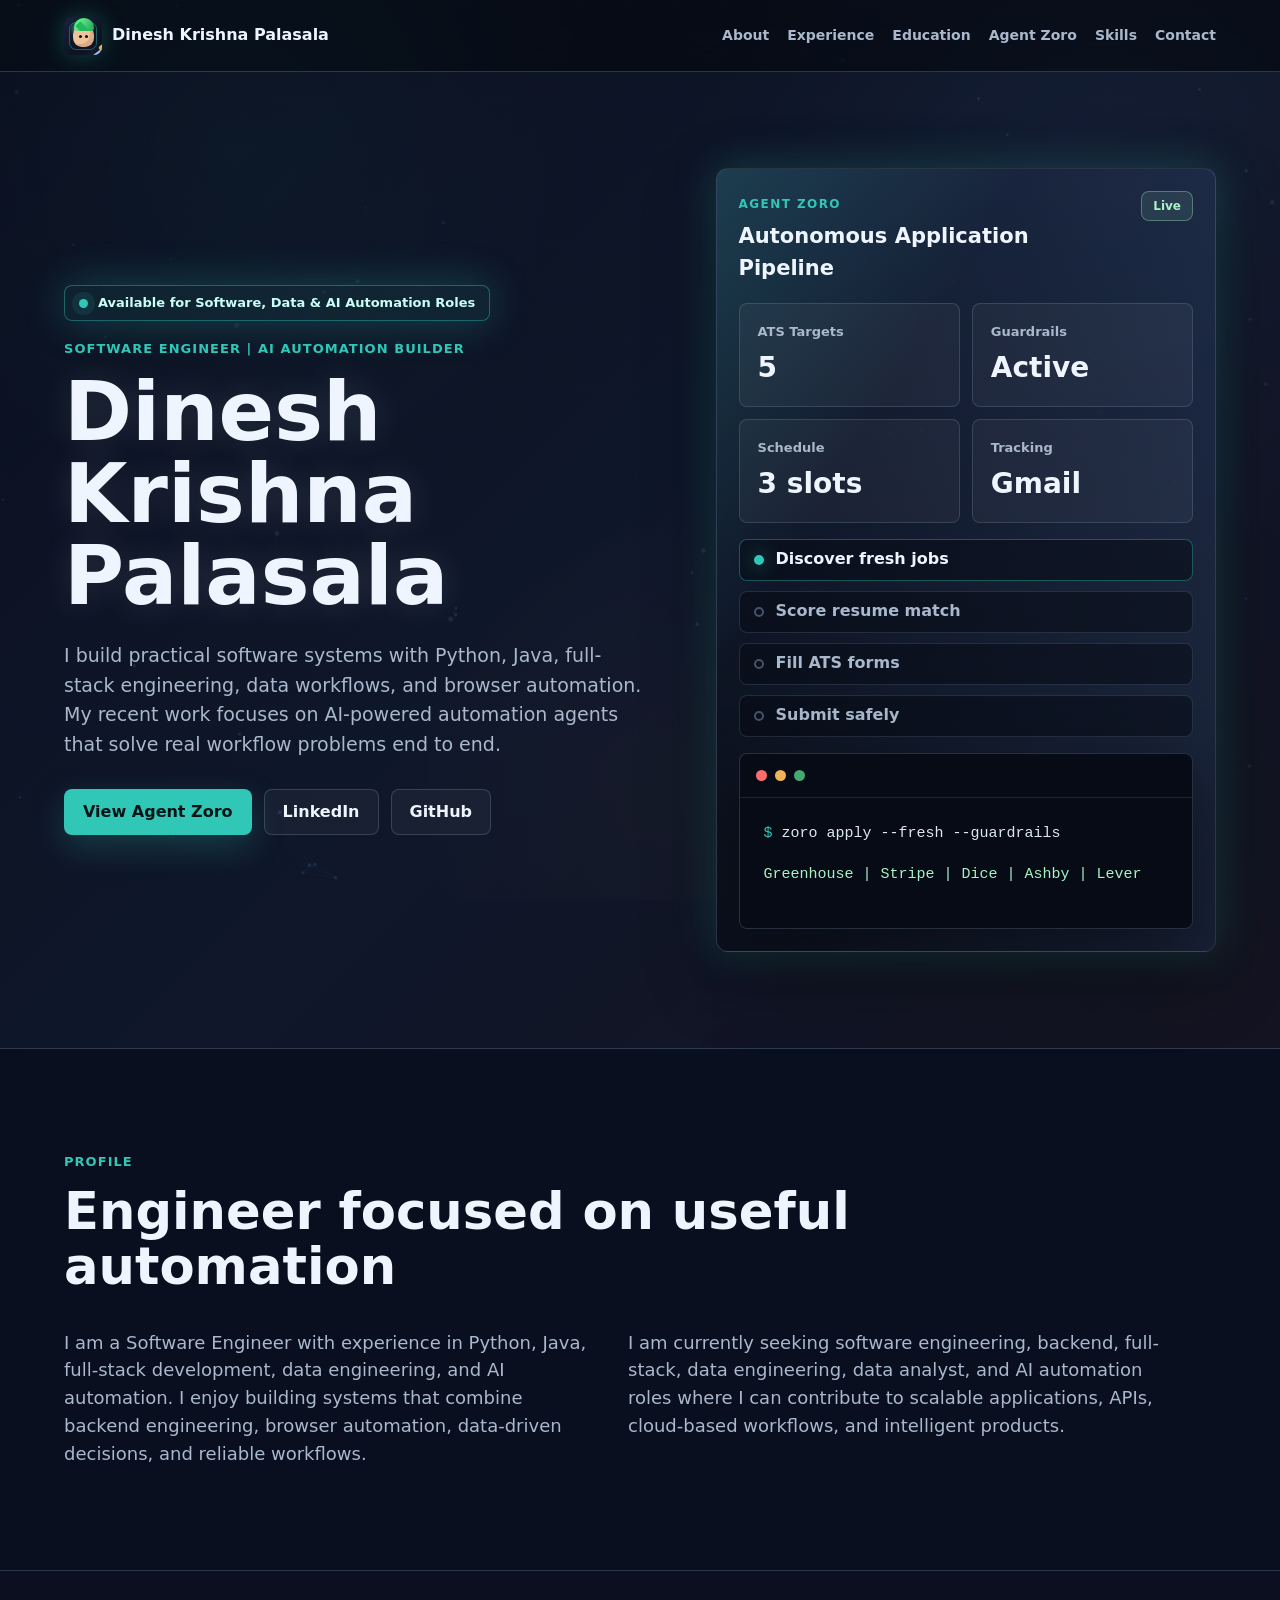
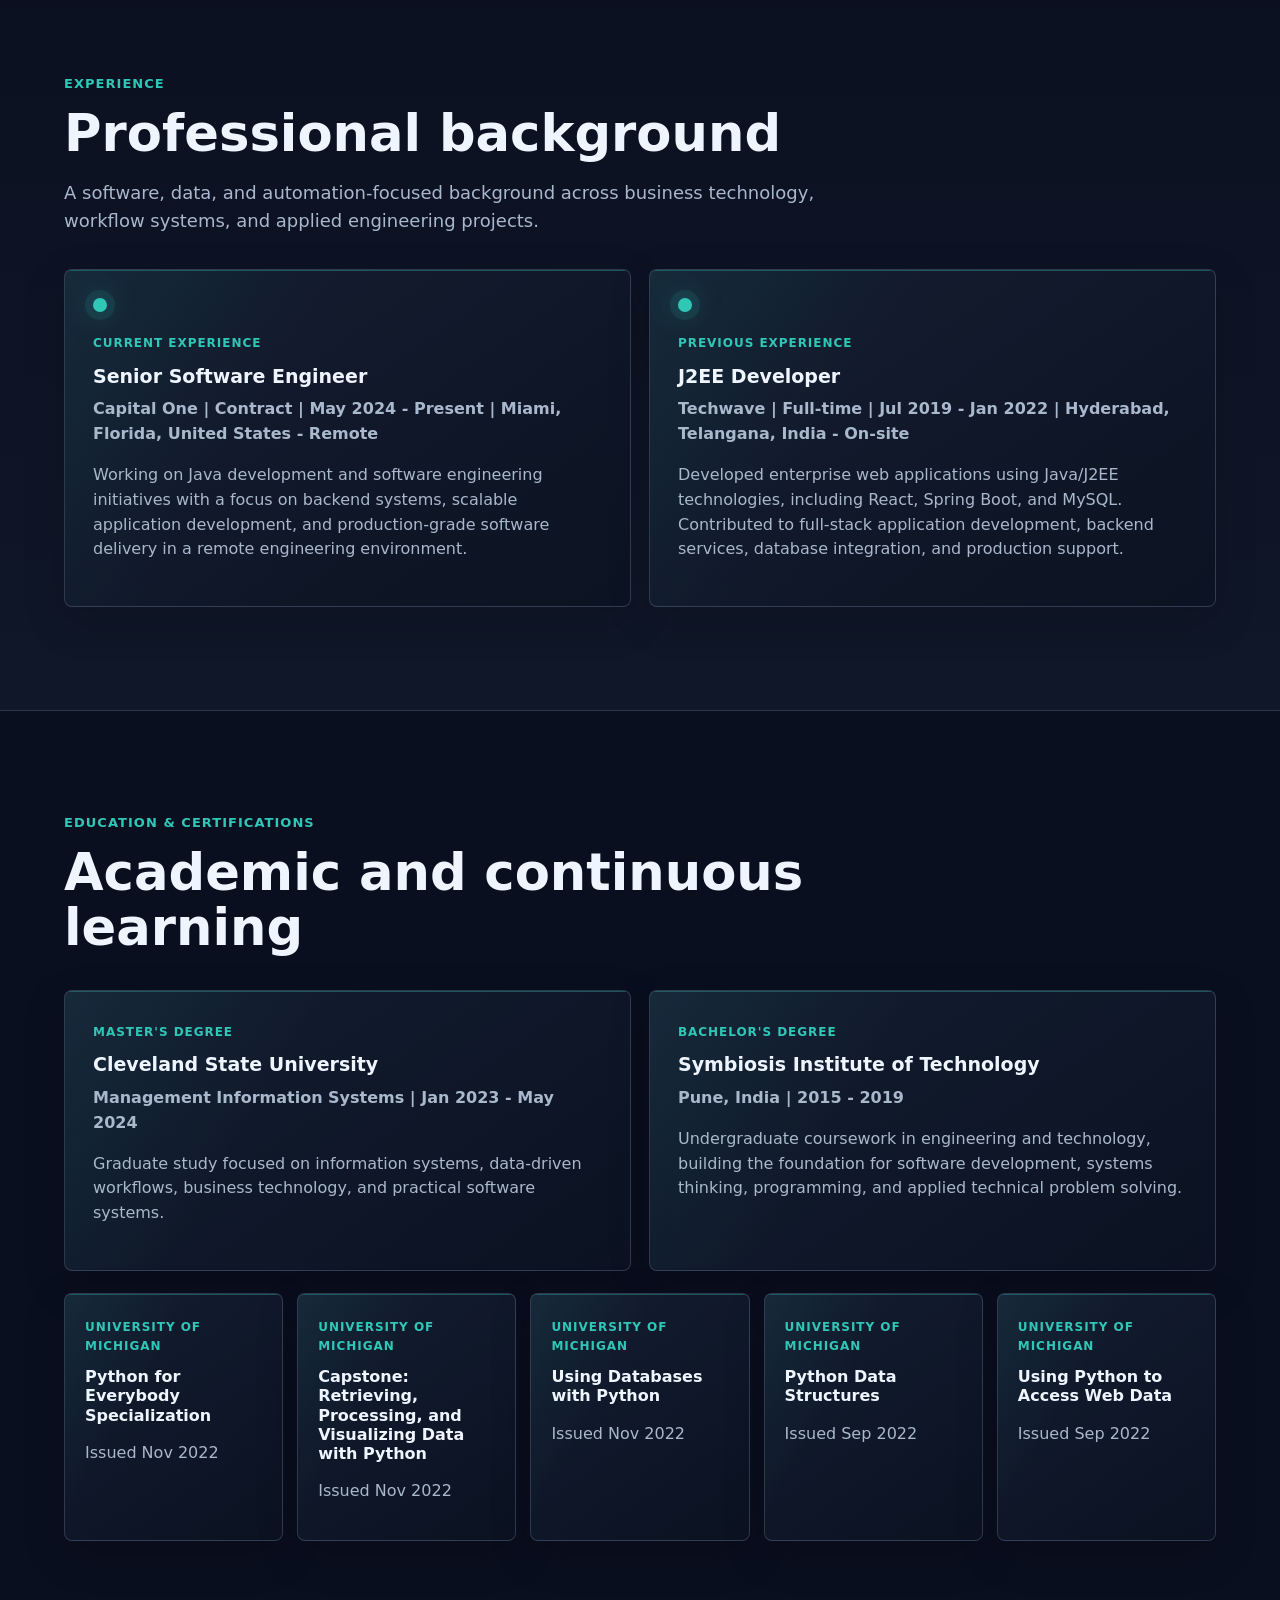
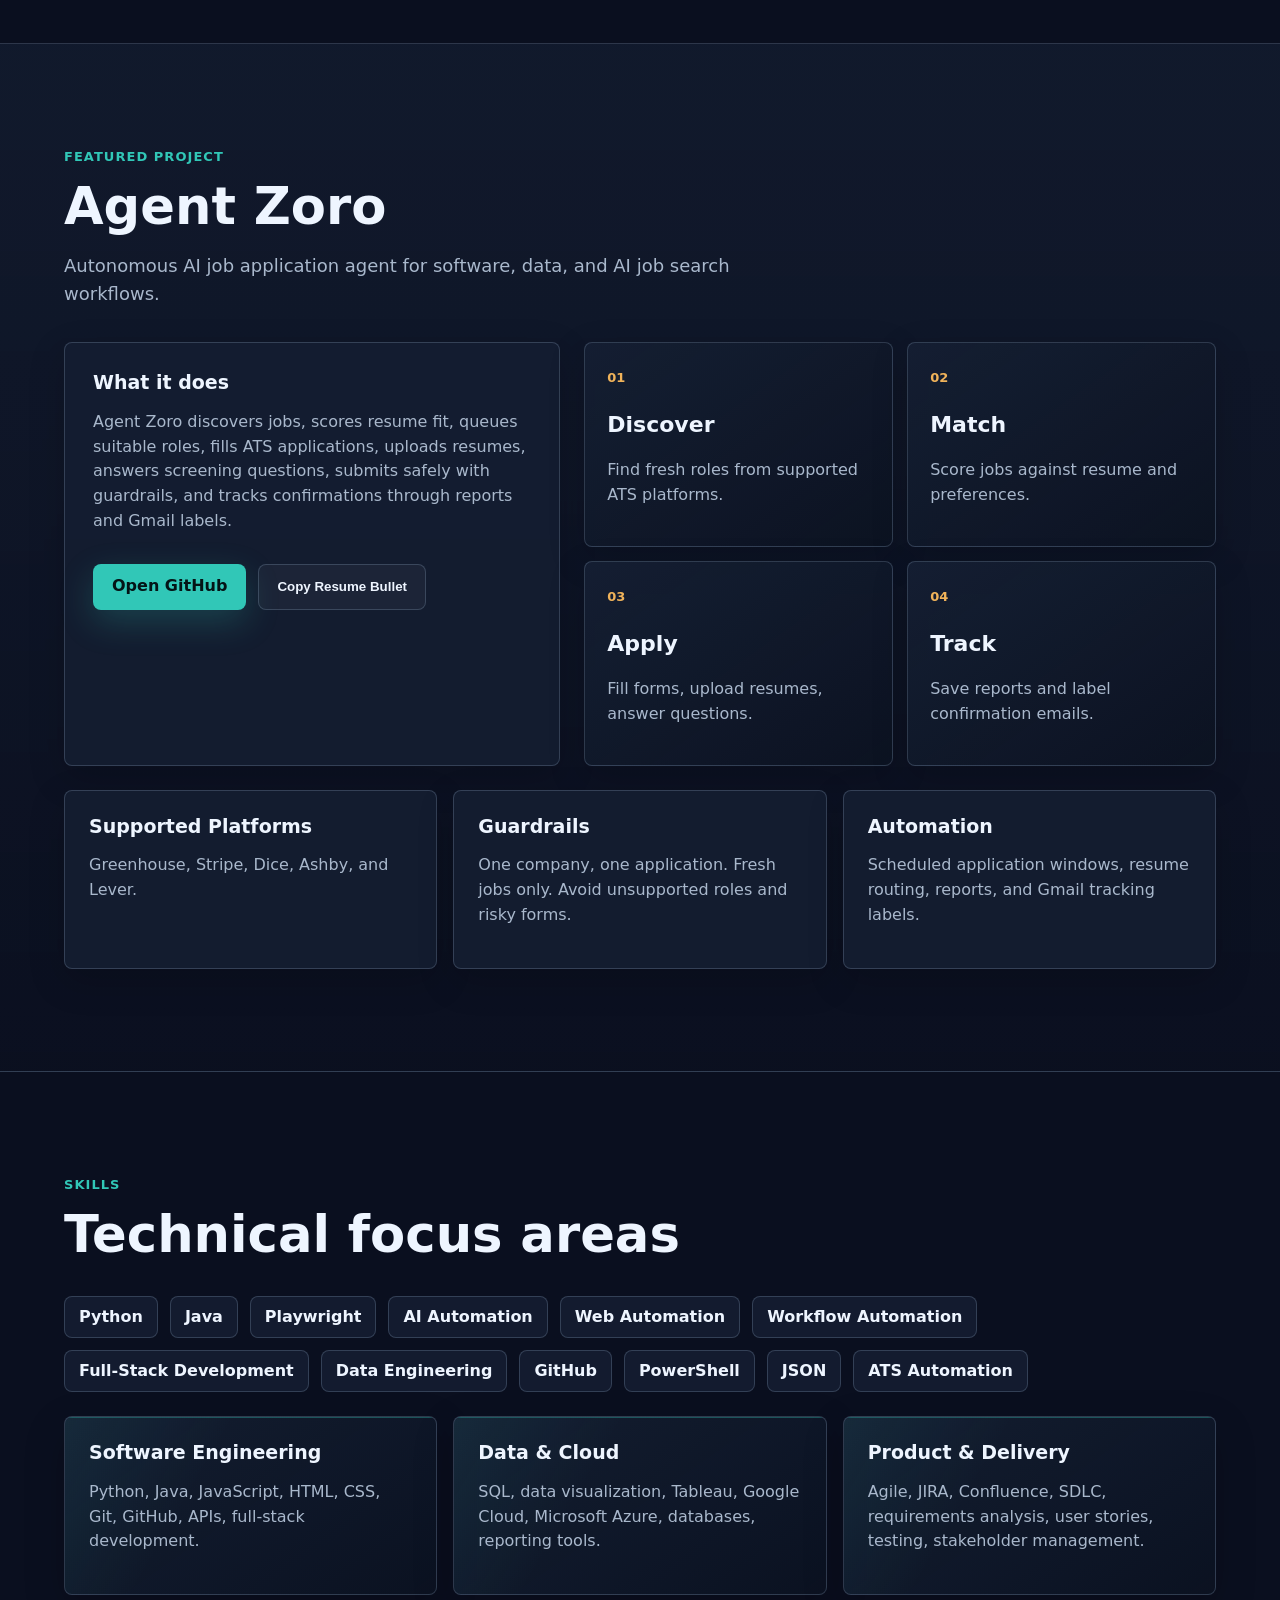
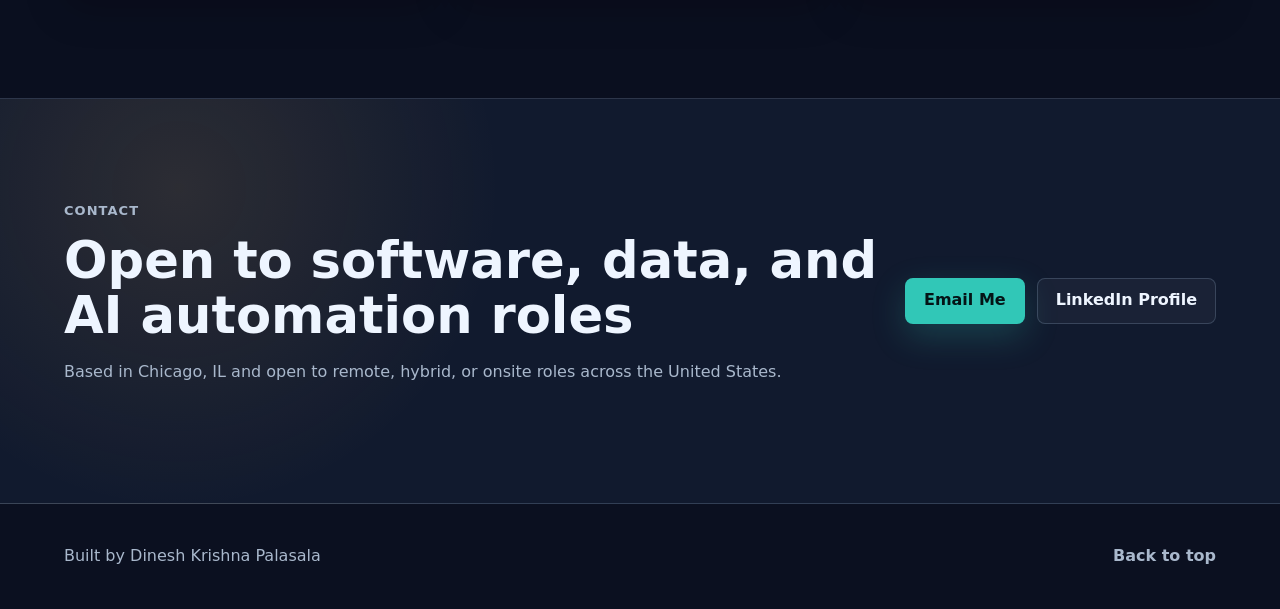
==== index.html @ d0566055 "Launch portfolio website" ====
<!doctype html>
<html lang="en">
  <head>
    <meta charset="utf-8" />
    <meta name="viewport" content="width=device-width, initial-scale=1" />
    <title>Dinesh Krishna Palasala | Software Engineer Portfolio</title>
    <meta
      name="description"
      content="Portfolio website for Dinesh Krishna Palasala, software engineer focused on Python, Java, full stack development, data engineering, and AI automation."
    />
    <link rel="stylesheet" href="styles.css" />
  </head>
  <body>
    <canvas class="network-canvas" aria-hidden="true"></canvas>
    <header class="site-header">
      <a class="brand" href="#top" aria-label="Dinesh Krishna Palasala home">
        <span class="brand-mark zoro-mark" aria-hidden="true">
          <span class="zoro-head">
            <span class="zoro-hair"></span>
            <span class="zoro-eye left"></span>
            <span class="zoro-eye right"></span>
          </span>
          <span class="zoro-sword"></span>
        </span>
        <span>Dinesh Krishna Palasala</span>
      </a>
      <nav class="nav-links" aria-label="Primary navigation">
        <a href="#about">About</a>
        <a href="#experience">Experience</a>
        <a href="#education">Education</a>
        <a href="#zoro">Agent Zoro</a>
        <a href="#skills">Skills</a>
        <a href="#contact">Contact</a>
      </nav>
    </header>

    <main id="top">
      <section class="hero-section">
        <div class="hero-copy">
          <div class="status-pill">
            <span></span>
            Available for Software, Data & AI Automation Roles
          </div>
          <p class="eyebrow">Software Engineer | AI Automation Builder</p>
          <h1>Dinesh Krishna Palasala</h1>
          <p class="hero-lede">
            I build practical software systems with Python, Java, full-stack engineering,
            data workflows, and browser automation. My recent work focuses on AI-powered
            automation agents that solve real workflow problems end to end.
          </p>
          <div class="hero-actions">
            <a class="button primary" href="#zoro">View Agent Zoro</a>
            <a class="button secondary" href="https://www.linkedin.com/in/dinesh-krishna-palasala-73620a308/" target="_blank" rel="noreferrer">LinkedIn</a>
            <a class="button secondary" href="https://github.com/dpalasala/zoro-agent" target="_blank" rel="noreferrer">GitHub</a>
          </div>
        </div>

        <div class="hero-visual" aria-label="Portfolio automation workflow visual">
          <div class="agent-dashboard">
            <div class="dashboard-header">
              <div>
                <span class="dashboard-kicker">Agent Zoro</span>
                <strong>Autonomous Application Pipeline</strong>
              </div>
              <span class="live-badge">Live</span>
            </div>
            <div class="metric-grid">
              <div class="metric-card">
                <span>ATS Targets</span>
                <strong>5</strong>
              </div>
              <div class="metric-card">
                <span>Guardrails</span>
                <strong>Active</strong>
              </div>
              <div class="metric-card">
                <span>Schedule</span>
                <strong>3 slots</strong>
              </div>
              <div class="metric-card">
                <span>Tracking</span>
                <strong>Gmail</strong>
              </div>
            </div>
            <div class="pipeline">
              <div class="pipeline-node active">
                <span></span>
                Discover fresh jobs
              </div>
              <div class="pipeline-node">
                <span></span>
                Score resume match
              </div>
              <div class="pipeline-node">
                <span></span>
                Fill ATS forms
              </div>
              <div class="pipeline-node">
                <span></span>
                Submit safely
              </div>
            </div>
            <div class="console-window mini-console">
              <div class="console-topbar">
                <span></span>
                <span></span>
                <span></span>
              </div>
              <div class="console-body">
                <p><span class="prompt">$</span> zoro apply --fresh --guardrails</p>
                <p class="success">Greenhouse | Stripe | Dice | Ashby | Lever</p>
              </div>
            </div>
          </div>
        </div>
      </section>

      <section id="about" class="section">
        <div class="section-heading">
          <p class="eyebrow">Profile</p>
          <h2>Engineer focused on useful automation</h2>
        </div>
        <div class="about-grid">
          <p>
            I am a Software Engineer with experience in Python, Java, full-stack development,
            data engineering, and AI automation. I enjoy building systems that combine backend
            engineering, browser automation, data-driven decisions, and reliable workflows.
          </p>
          <p>
            I am currently seeking software engineering, backend, full-stack, data engineering,
            data analyst, and AI automation roles where I can contribute to scalable applications,
            APIs, cloud-based workflows, and intelligent products.
          </p>
        </div>
      </section>

      <section id="experience" class="section timeline-section">
        <div class="section-heading">
          <p class="eyebrow">Experience</p>
          <h2>Professional background</h2>
          <p>
            A software, data, and automation-focused background across business technology,
            workflow systems, and applied engineering projects.
          </p>
        </div>

        <div class="timeline">
          <article class="timeline-card">
            <div class="timeline-dot"></div>
            <p class="timeline-label">Current Experience</p>
            <h3>Senior Software Engineer</h3>
            <p class="timeline-meta">Capital One | Contract | May 2024 - Present | Miami, Florida, United States - Remote</p>
            <p>
              Working on Java development and software engineering initiatives with a focus on
              backend systems, scalable application development, and production-grade software
              delivery in a remote engineering environment.
            </p>
          </article>

          <article class="timeline-card">
            <div class="timeline-dot"></div>
            <p class="timeline-label">Previous Experience</p>
            <h3>J2EE Developer</h3>
            <p class="timeline-meta">Techwave | Full-time | Jul 2019 - Jan 2022 | Hyderabad, Telangana, India - On-site</p>
            <p>
              Developed enterprise web applications using Java/J2EE technologies, including
              React, Spring Boot, and MySQL. Contributed to full-stack application development,
              backend services, database integration, and production support.
            </p>
          </article>
        </div>
      </section>

      <section id="education" class="section education-section">
        <div class="section-heading">
          <p class="eyebrow">Education & Certifications</p>
          <h2>Academic and continuous learning</h2>
        </div>

        <div class="credential-layout">
          <article class="education-card">
            <span class="card-tag">Master's Degree</span>
            <h3>Cleveland State University</h3>
            <p class="timeline-meta">Management Information Systems | Jan 2023 - May 2024</p>
            <p>
              Graduate study focused on information systems, data-driven workflows,
              business technology, and practical software systems.
            </p>
          </article>

          <article class="education-card">
            <span class="card-tag">Bachelor's Degree</span>
            <h3>Symbiosis Institute of Technology</h3>
            <p class="timeline-meta">Pune, India | 2015 - 2019</p>
            <p>
              Undergraduate coursework in engineering and technology, building the foundation
              for software development, systems thinking, programming, and applied technical
              problem solving.
            </p>
          </article>
        </div>

        <div class="cert-grid" aria-label="Certifications">
          <article>
            <span>University of Michigan</span>
            <h3>Python for Everybody Specialization</h3>
            <p>Issued Nov 2022</p>
          </article>
          <article>
            <span>University of Michigan</span>
            <h3>Capstone: Retrieving, Processing, and Visualizing Data with Python</h3>
            <p>Issued Nov 2022</p>
          </article>
          <article>
            <span>University of Michigan</span>
            <h3>Using Databases with Python</h3>
            <p>Issued Nov 2022</p>
          </article>
          <article>
            <span>University of Michigan</span>
            <h3>Python Data Structures</h3>
            <p>Issued Sep 2022</p>
          </article>
          <article>
            <span>University of Michigan</span>
            <h3>Using Python to Access Web Data</h3>
            <p>Issued Sep 2022</p>
          </article>
        </div>
      </section>

      <section id="zoro" class="section zoro-section">
        <div class="section-heading">
          <p class="eyebrow">Featured Project</p>
          <h2>Agent Zoro</h2>
          <p>
            Autonomous AI job application agent for software, data, and AI job search workflows.
          </p>
        </div>

        <div class="project-layout">
          <article class="project-panel">
            <h3>What it does</h3>
            <p>
              Agent Zoro discovers jobs, scores resume fit, queues suitable roles, fills ATS
              applications, uploads resumes, answers screening questions, submits safely with
              guardrails, and tracks confirmations through reports and Gmail labels.
            </p>
            <div class="project-actions">
              <a class="button primary" href="https://github.com/dpalasala/zoro-agent" target="_blank" rel="noreferrer">Open GitHub</a>
              <button class="button secondary" type="button" data-copy="Built Agent Zoro, an autonomous AI job application agent using Python and Playwright to discover, score, queue, fill, and submit job applications across ATS platforms with scheduling, guardrails, reporting, and Gmail-based tracking.">Copy Resume Bullet</button>
            </div>
          </article>

          <div class="workflow" aria-label="Agent Zoro workflow">
            <div class="workflow-step">
              <span>01</span>
              <strong>Discover</strong>
              <p>Find fresh roles from supported ATS platforms.</p>
            </div>
            <div class="workflow-step">
              <span>02</span>
              <strong>Match</strong>
              <p>Score jobs against resume and preferences.</p>
            </div>
            <div class="workflow-step">
              <span>03</span>
              <strong>Apply</strong>
              <p>Fill forms, upload resumes, answer questions.</p>
            </div>
            <div class="workflow-step">
              <span>04</span>
              <strong>Track</strong>
              <p>Save reports and label confirmation emails.</p>
            </div>
          </div>
        </div>

        <div class="feature-grid">
          <article>
            <h3>Supported Platforms</h3>
            <p>Greenhouse, Stripe, Dice, Ashby, and Lever.</p>
          </article>
          <article>
            <h3>Guardrails</h3>
            <p>One company, one application. Fresh jobs only. Avoid unsupported roles and risky forms.</p>
          </article>
          <article>
            <h3>Automation</h3>
            <p>Scheduled application windows, resume routing, reports, and Gmail tracking labels.</p>
          </article>
        </div>
      </section>

      <section id="skills" class="section">
        <div class="section-heading">
          <p class="eyebrow">Skills</p>
          <h2>Technical focus areas</h2>
        </div>
        <div class="skills-grid">
          <span>Python</span>
          <span>Java</span>
          <span>Playwright</span>
          <span>AI Automation</span>
          <span>Web Automation</span>
          <span>Workflow Automation</span>
          <span>Full-Stack Development</span>
          <span>Data Engineering</span>
          <span>GitHub</span>
          <span>PowerShell</span>
          <span>JSON</span>
          <span>ATS Automation</span>
        </div>
        <div class="skill-columns">
          <article>
            <h3>Software Engineering</h3>
            <p>Python, Java, JavaScript, HTML, CSS, Git, GitHub, APIs, full-stack development.</p>
          </article>
          <article>
            <h3>Data & Cloud</h3>
            <p>SQL, data visualization, Tableau, Google Cloud, Microsoft Azure, databases, reporting tools.</p>
          </article>
          <article>
            <h3>Product & Delivery</h3>
            <p>Agile, JIRA, Confluence, SDLC, requirements analysis, user stories, testing, stakeholder management.</p>
          </article>
        </div>
      </section>

      <section id="contact" class="section contact-section">
        <div>
          <p class="eyebrow">Contact</p>
          <h2>Open to software, data, and AI automation roles</h2>
          <p>
            Based in Chicago, IL and open to remote, hybrid, or onsite roles across the United States.
          </p>
        </div>
        <div class="contact-actions">
          <a class="button primary" href="mailto:dpalasala@gmail.com">Email Me</a>
          <a class="button secondary" href="https://www.linkedin.com/in/dinesh-krishna-palasala-73620a308/" target="_blank" rel="noreferrer">LinkedIn Profile</a>
        </div>
      </section>
    </main>

    <footer class="site-footer">
      <p>Built by Dinesh Krishna Palasala</p>
      <a href="#top">Back to top</a>
    </footer>

    <div class="toast" role="status" aria-live="polite">Copied</div>
    <script src="script.js"></script>
  </body>
</html>
---- styles.css ----
:root {
  --ink: #eef5ff;
  --muted: #a9b8cc;
  --line: rgba(154, 178, 210, 0.24);
  --paper: #0b1020;
  --white: #121a2c;
  --panel: #151f33;
  --panel-strong: #1b2740;
  --teal: #31c7b7;
  --teal-dark: #21a79a;
  --amber: #f0b35a;
  --red: #ff6b6b;
  --blue: #7eabff;
  --shadow: 0 24px 70px rgba(0, 0, 0, 0.42);
  --glow: 0 0 42px rgba(49, 199, 183, 0.28);
}

* {
  box-sizing: border-box;
}

html {
  scroll-behavior: smooth;
}

body {
  margin: 0;
  background: var(--paper);
  color: var(--ink);
  font-family: Inter, ui-sans-serif, system-ui, -apple-system, BlinkMacSystemFont, "Segoe UI", sans-serif;
  line-height: 1.55;
}

body::before {
  position: fixed;
  inset: 0;
  z-index: -3;
  content: "";
  background:
    linear-gradient(rgba(154, 178, 210, 0.035) 1px, transparent 1px),
    linear-gradient(90deg, rgba(154, 178, 210, 0.035) 1px, transparent 1px);
  background-size: 48px 48px;
  mask-image: linear-gradient(to bottom, black, transparent 86%);
}

body::after {
  position: fixed;
  inset: 0;
  z-index: -2;
  content: "";
  background:
    radial-gradient(circle at 18% 16%, rgba(49, 199, 183, 0.22), transparent 28%),
    radial-gradient(circle at 86% 22%, rgba(126, 171, 255, 0.18), transparent 30%),
    radial-gradient(circle at 54% 88%, rgba(240, 179, 90, 0.1), transparent 28%);
  pointer-events: none;
}

.network-canvas {
  position: fixed;
  inset: 0;
  z-index: -1;
  width: 100%;
  height: 100%;
  opacity: 0.72;
  pointer-events: none;
}

a {
  color: inherit;
}

.site-header {
  position: sticky;
  top: 0;
  z-index: 10;
  display: flex;
  align-items: center;
  justify-content: space-between;
  gap: 24px;
  min-height: 72px;
  padding: 14px clamp(20px, 5vw, 72px);
  border-bottom: 1px solid var(--line);
  background: rgba(7, 11, 21, 0.82);
  backdrop-filter: blur(16px);
}

.brand {
  display: inline-flex;
  align-items: center;
  gap: 10px;
  font-weight: 800;
  text-decoration: none;
}

.brand-mark {
  position: relative;
  display: grid;
  width: 38px;
  height: 38px;
  place-items: center;
  border-radius: 8px;
  background:
    radial-gradient(circle at 38% 32%, rgba(49, 199, 183, 0.9), transparent 25%),
    linear-gradient(145deg, #18243d, #070b15);
  box-shadow: 0 0 22px rgba(49, 199, 183, 0.28);
}

.zoro-mark {
  overflow: hidden;
  isolation: isolate;
}

.zoro-mark::before {
  position: absolute;
  inset: 5px;
  content: "";
  border: 1px solid rgba(49, 199, 183, 0.42);
  border-radius: 7px;
  animation: logoPulse 2.4s ease-in-out infinite;
}

.zoro-head {
  position: relative;
  z-index: 2;
  width: 21px;
  height: 22px;
  border-radius: 45% 45% 42% 42%;
  background: #f0c39a;
  box-shadow: inset -4px -3px 0 rgba(93, 52, 42, 0.16);
  animation: zoroFloat 2.8s ease-in-out infinite;
}

.zoro-hair {
  position: absolute;
  top: -7px;
  left: 1px;
  width: 20px;
  height: 13px;
  border-radius: 12px 12px 4px 4px;
  background:
    linear-gradient(135deg, #51f27c 0 28%, transparent 29%),
    linear-gradient(45deg, transparent 0 18%, #23b95c 19% 48%, transparent 49%),
    linear-gradient(120deg, #88ff9f, #18a754);
}

.zoro-eye {
  position: absolute;
  top: 10px;
  width: 3px;
  height: 3px;
  border-radius: 50%;
  background: #07111d;
  animation: zoroBlink 4.2s infinite;
}

.zoro-eye.left {
  left: 6px;
}

.zoro-eye.right {
  right: 6px;
}

.zoro-sword {
  position: absolute;
  z-index: 1;
  right: -2px;
  bottom: 5px;
  width: 30px;
  height: 3px;
  border-radius: 99px;
  background: linear-gradient(90deg, #f7fbff, #7eabff);
  transform: rotate(-38deg);
  transform-origin: right center;
  box-shadow: 0 0 14px rgba(126, 171, 255, 0.46);
  animation: swordShine 2.6s ease-in-out infinite;
}

.zoro-sword::after {
  position: absolute;
  right: -3px;
  top: -3px;
  width: 7px;
  height: 9px;
  content: "";
  border-radius: 2px;
  background: var(--amber);
}

@keyframes zoroFloat {
  0%,
  100% {
    transform: translateY(0) rotate(-2deg);
  }
  50% {
    transform: translateY(-2px) rotate(2deg);
  }
}

@keyframes zoroBlink {
  0%,
  92%,
  100% {
    transform: scaleY(1);
  }
  95% {
    transform: scaleY(0.1);
  }
}

@keyframes swordShine {
  0%,
  100% {
    opacity: 0.72;
    filter: brightness(1);
  }
  50% {
    opacity: 1;
    filter: brightness(1.45);
  }
}

@keyframes logoPulse {
  0%,
  100% {
    opacity: 0.45;
    transform: scale(1);
  }
  50% {
    opacity: 1;
    transform: scale(1.05);
  }
}

.nav-links {
  display: flex;
  flex-wrap: wrap;
  justify-content: flex-end;
  gap: 18px;
  color: var(--muted);
  font-size: 14px;
  font-weight: 700;
}

.nav-links a {
  text-decoration: none;
}

.nav-links a:hover {
  color: var(--teal);
}

.hero-section {
  display: grid;
  grid-template-columns: minmax(0, 1.08fr) minmax(320px, 0.92fr);
  align-items: center;
  gap: clamp(28px, 5vw, 72px);
  min-height: calc(100vh - 72px);
  padding: clamp(48px, 8vw, 96px) clamp(20px, 5vw, 72px);
  border-bottom: 1px solid var(--line);
  background:
    linear-gradient(135deg, rgba(11, 16, 32, 0.88) 0%, rgba(17, 26, 46, 0.76) 50%, rgba(22, 20, 33, 0.88) 100%);
}

.status-pill {
  display: inline-flex;
  align-items: center;
  gap: 10px;
  min-height: 36px;
  margin-bottom: 18px;
  padding: 0 14px;
  border: 1px solid rgba(49, 199, 183, 0.42);
  border-radius: 8px;
  background: rgba(49, 199, 183, 0.08);
  color: #c9fff8;
  font-size: 13px;
  font-weight: 850;
  box-shadow: var(--glow);
}

.status-pill span {
  width: 9px;
  height: 9px;
  border-radius: 50%;
  background: var(--teal);
  box-shadow: 0 0 0 7px rgba(49, 199, 183, 0.1);
}

.eyebrow {
  margin: 0 0 12px;
  color: var(--teal);
  font-size: 13px;
  font-weight: 900;
  letter-spacing: 0.08em;
  text-transform: uppercase;
}

h1,
h2,
h3,
p {
  overflow-wrap: anywhere;
}

h1 {
  max-width: 920px;
  margin: 0;
  font-size: clamp(44px, 7vw, 82px);
  line-height: 1;
  letter-spacing: 0;
  text-shadow: 0 0 34px rgba(238, 245, 255, 0.12);
}

h2 {
  margin: 0;
  font-size: clamp(30px, 4vw, 52px);
  line-height: 1.08;
  letter-spacing: 0;
}

h3 {
  margin: 0 0 10px;
  font-size: 19px;
  line-height: 1.2;
}

.hero-lede {
  max-width: 760px;
  margin: 24px 0 0;
  color: var(--muted);
  font-size: 19px;
}

.hero-actions,
.project-actions,
.contact-actions {
  display: flex;
  flex-wrap: wrap;
  gap: 12px;
  margin-top: 30px;
}

.button {
  display: inline-flex;
  align-items: center;
  justify-content: center;
  min-height: 46px;
  padding: 0 18px;
  border: 1px solid transparent;
  border-radius: 8px;
  font-weight: 850;
  text-decoration: none;
  cursor: pointer;
  transition: transform 160ms ease, background-color 160ms ease, border-color 160ms ease, box-shadow 160ms ease;
}

.button:hover {
  transform: translateY(-1px);
}

.button.primary {
  background: var(--teal);
  color: #041416;
  box-shadow: 0 12px 34px rgba(49, 199, 183, 0.22);
}

.button.primary:hover {
  background: var(--teal-dark);
  box-shadow: 0 16px 42px rgba(49, 199, 183, 0.34);
}

.button.secondary {
  border-color: var(--line);
  background: rgba(255, 255, 255, 0.04);
  color: var(--ink);
}

.button.secondary:hover {
  border-color: rgba(49, 199, 183, 0.72);
  background: rgba(49, 199, 183, 0.08);
}

.hero-visual {
  display: grid;
  min-height: 420px;
  align-items: center;
}

.agent-dashboard {
  position: relative;
  overflow: hidden;
  padding: 22px;
  border: 1px solid rgba(154, 178, 210, 0.24);
  border-radius: 12px;
  background:
    linear-gradient(180deg, rgba(27, 39, 64, 0.86), rgba(7, 11, 21, 0.9));
  box-shadow: var(--shadow), var(--glow);
}

.agent-dashboard::before {
  position: absolute;
  inset: -1px;
  content: "";
  background:
    linear-gradient(120deg, rgba(49, 199, 183, 0.16), transparent 32%, rgba(126, 171, 255, 0.14));
  pointer-events: none;
}

.agent-dashboard > * {
  position: relative;
}

.dashboard-header {
  display: flex;
  align-items: flex-start;
  justify-content: space-between;
  gap: 18px;
  margin-bottom: 18px;
}

.dashboard-header strong {
  display: block;
  margin-top: 4px;
  font-size: 21px;
}

.dashboard-kicker {
  color: var(--teal);
  font-size: 12px;
  font-weight: 900;
  letter-spacing: 0.12em;
  text-transform: uppercase;
}

.live-badge {
  display: inline-flex;
  min-height: 30px;
  align-items: center;
  border: 1px solid rgba(167, 243, 196, 0.34);
  border-radius: 8px;
  padding: 0 11px;
  background: rgba(167, 243, 196, 0.1);
  color: #a7f3c4;
  font-size: 12px;
  font-weight: 900;
}

.metric-grid {
  display: grid;
  grid-template-columns: repeat(2, minmax(0, 1fr));
  gap: 12px;
}

.metric-card {
  min-height: 104px;
  padding: 18px;
  border: 1px solid rgba(154, 178, 210, 0.2);
  border-radius: 8px;
  background: rgba(255, 255, 255, 0.045);
}

.metric-card span {
  display: block;
  color: var(--muted);
  font-size: 13px;
  font-weight: 800;
}

.metric-card strong {
  display: block;
  margin-top: 12px;
  color: var(--ink);
  font-size: 28px;
  line-height: 1;
}

.pipeline {
  display: grid;
  gap: 10px;
  margin: 16px 0;
}

.pipeline-node {
  display: flex;
  align-items: center;
  gap: 12px;
  min-height: 42px;
  padding: 0 14px;
  border: 1px solid rgba(154, 178, 210, 0.18);
  border-radius: 8px;
  background: rgba(7, 11, 21, 0.52);
  color: var(--muted);
  font-weight: 800;
}

.pipeline-node span {
  width: 10px;
  height: 10px;
  border-radius: 50%;
  border: 2px solid rgba(154, 178, 210, 0.42);
}

.pipeline-node.active {
  border-color: rgba(49, 199, 183, 0.38);
  color: var(--ink);
}

.pipeline-node.active span {
  border-color: var(--teal);
  background: var(--teal);
  box-shadow: 0 0 18px rgba(49, 199, 183, 0.58);
}

.mini-console {
  box-shadow: none;
}

.console-window {
  overflow: hidden;
  border: 1px solid rgba(154, 178, 210, 0.22);
  border-radius: 8px;
  background: #070b15;
  box-shadow: var(--shadow);
}

.console-topbar {
  display: flex;
  gap: 8px;
  padding: 16px;
  border-bottom: 1px solid rgba(255, 255, 255, 0.1);
}

.console-topbar span {
  width: 11px;
  height: 11px;
  border-radius: 50%;
  background: var(--red);
}

.console-topbar span:nth-child(2) {
  background: var(--amber);
}

.console-topbar span:nth-child(3) {
  background: #43a971;
}

.console-body {
  padding: 24px;
  color: #dce7f5;
  font-family: Consolas, "Courier New", monospace;
  font-size: 15px;
}

.console-body p {
  margin: 0 0 18px;
}

.prompt {
  color: var(--teal);
}

.success {
  color: #a7f3c4;
}

.section {
  padding: clamp(56px, 8vw, 108px) clamp(20px, 5vw, 72px);
  border-bottom: 1px solid var(--line);
  background: rgba(11, 16, 32, 0.74);
}

.section-heading {
  max-width: 900px;
  margin-bottom: 34px;
}

.section-heading p:not(.eyebrow) {
  max-width: 760px;
  color: var(--muted);
  font-size: 18px;
}

.about-grid {
  display: grid;
  grid-template-columns: repeat(2, minmax(0, 1fr));
  gap: 28px;
  max-width: 1100px;
}

.about-grid p {
  margin: 0;
  color: var(--muted);
  font-size: 18px;
}

.timeline-section {
  background:
    linear-gradient(180deg, rgba(11, 16, 32, 0.82), rgba(18, 26, 44, 0.78));
}

.timeline {
  position: relative;
  display: grid;
  grid-template-columns: repeat(2, minmax(0, 1fr));
  gap: 18px;
  max-width: 1180px;
}

.timeline-card,
.education-card,
.cert-grid article,
.skill-columns article {
  position: relative;
  overflow: hidden;
  border: 1px solid var(--line);
  border-radius: 8px;
  background:
    linear-gradient(145deg, rgba(21, 31, 51, 0.92), rgba(12, 19, 34, 0.88));
  box-shadow: 0 14px 42px rgba(0, 0, 0, 0.18);
}

.timeline-card,
.education-card {
  padding: 28px;
}

.timeline-card::before,
.education-card::before,
.cert-grid article::before,
.skill-columns article::before {
  position: absolute;
  inset: 0;
  content: "";
  border-top: 1px solid rgba(49, 199, 183, 0.35);
  background: linear-gradient(120deg, rgba(49, 199, 183, 0.08), transparent 36%);
  pointer-events: none;
}

.timeline-card > *,
.education-card > *,
.cert-grid article > *,
.skill-columns article > * {
  position: relative;
}

.timeline-dot {
  width: 14px;
  height: 14px;
  margin-bottom: 18px;
  border-radius: 50%;
  background: var(--teal);
  box-shadow: 0 0 0 8px rgba(49, 199, 183, 0.1), 0 0 28px rgba(49, 199, 183, 0.55);
}

.timeline-label,
.card-tag,
.cert-grid span {
  display: inline-flex;
  margin: 0 0 12px;
  color: var(--teal);
  font-size: 12px;
  font-weight: 900;
  letter-spacing: 0.08em;
  text-transform: uppercase;
}

.timeline-meta {
  margin: 0 0 14px;
  color: var(--muted);
  font-weight: 750;
}

.timeline-card p:last-child,
.education-card p:last-child,
.cert-grid p,
.skill-columns p {
  color: var(--muted);
}

.credential-layout {
  display: grid;
  grid-template-columns: repeat(2, minmax(0, 1fr));
  gap: 18px;
  margin-bottom: 22px;
  max-width: 1180px;
}

.cert-grid {
  display: grid;
  grid-template-columns: repeat(5, minmax(0, 1fr));
  gap: 14px;
}

.cert-grid article {
  min-height: 210px;
  padding: 20px;
}

.cert-grid h3 {
  font-size: 16px;
}

.zoro-section {
  background:
    linear-gradient(180deg, rgba(21, 31, 51, 0.66), rgba(11, 16, 32, 0.98));
}

.project-layout {
  display: grid;
  grid-template-columns: minmax(0, 0.88fr) minmax(0, 1.12fr);
  gap: 24px;
  align-items: stretch;
}

.project-panel,
.feature-grid article,
.workflow-step {
  border: 1px solid var(--line);
  border-radius: 8px;
  background: rgba(21, 31, 51, 0.86);
  box-shadow: 0 12px 36px rgba(0, 0, 0, 0.18);
  transition: transform 160ms ease, border-color 160ms ease, box-shadow 160ms ease;
}

.project-panel:hover,
.feature-grid article:hover,
.workflow-step:hover,
.skills-grid span:hover {
  transform: translateY(-3px);
  border-color: rgba(49, 199, 183, 0.48);
  box-shadow: 0 18px 48px rgba(0, 0, 0, 0.24), 0 0 30px rgba(49, 199, 183, 0.1);
}

.project-panel {
  padding: 28px;
}

.project-panel p,
.feature-grid p,
.workflow-step p,
.contact-section p {
  color: var(--muted);
}

.workflow {
  display: grid;
  grid-template-columns: repeat(2, minmax(0, 1fr));
  gap: 14px;
}

.workflow-step {
  min-height: 172px;
  padding: 22px;
  background:
    linear-gradient(145deg, rgba(21, 31, 51, 0.96), rgba(12, 19, 34, 0.88));
}

.workflow-step span {
  display: inline-flex;
  margin-bottom: 20px;
  color: var(--amber);
  font-size: 13px;
  font-weight: 900;
}

.workflow-step strong {
  display: block;
  font-size: 22px;
}

.feature-grid {
  display: grid;
  grid-template-columns: repeat(3, minmax(0, 1fr));
  gap: 16px;
  margin-top: 24px;
}

.feature-grid article {
  padding: 24px;
}

.skills-grid {
  display: flex;
  flex-wrap: wrap;
  gap: 12px;
  max-width: 1100px;
}

.skills-grid span {
  display: inline-flex;
  align-items: center;
  min-height: 42px;
  padding: 0 14px;
  border: 1px solid var(--line);
  border-radius: 8px;
  background: rgba(21, 31, 51, 0.86);
  font-weight: 800;
  transition: transform 160ms ease, border-color 160ms ease, box-shadow 160ms ease;
}

.skill-columns {
  display: grid;
  grid-template-columns: repeat(3, minmax(0, 1fr));
  gap: 16px;
  margin-top: 24px;
}

.skill-columns article {
  padding: 24px;
}

.contact-section {
  display: grid;
  grid-template-columns: minmax(0, 1fr) auto;
  gap: 24px;
  align-items: center;
  background:
    radial-gradient(circle at 14% 22%, rgba(240, 179, 90, 0.12), transparent 28%),
    #111a2e;
}

.contact-actions {
  justify-content: flex-end;
  margin-top: 0;
}

.site-footer {
  display: flex;
  align-items: center;
  justify-content: space-between;
  gap: 18px;
  padding: 24px clamp(20px, 5vw, 72px);
  color: var(--muted);
}

.site-footer a {
  font-weight: 800;
  text-decoration: none;
}

.toast {
  position: fixed;
  right: 20px;
  bottom: 20px;
  z-index: 20;
  transform: translateY(18px);
  opacity: 0;
  pointer-events: none;
  border-radius: 8px;
  background: var(--teal);
  color: #041416;
  padding: 12px 14px;
  font-weight: 800;
  transition: opacity 160ms ease, transform 160ms ease;
}

.toast.visible {
  transform: translateY(0);
  opacity: 1;
}

@media (max-width: 920px) {
  .hero-section,
  .project-layout,
  .about-grid,
  .timeline,
  .credential-layout,
  .skill-columns,
  .contact-section {
    grid-template-columns: 1fr;
  }

  .cert-grid {
    grid-template-columns: repeat(2, minmax(0, 1fr));
  }

  .hero-section {
    min-height: auto;
  }

  .contact-actions {
    justify-content: flex-start;
  }
}

@media (max-width: 680px) {
  .site-header {
    position: static;
    align-items: flex-start;
    flex-direction: column;
  }

  .nav-links {
    justify-content: flex-start;
  }

  .workflow,
  .feature-grid,
  .cert-grid {
    grid-template-columns: 1fr;
  }

  .hero-visual {
    min-height: 0;
  }

  .console-body {
    font-size: 13px;
  }
}
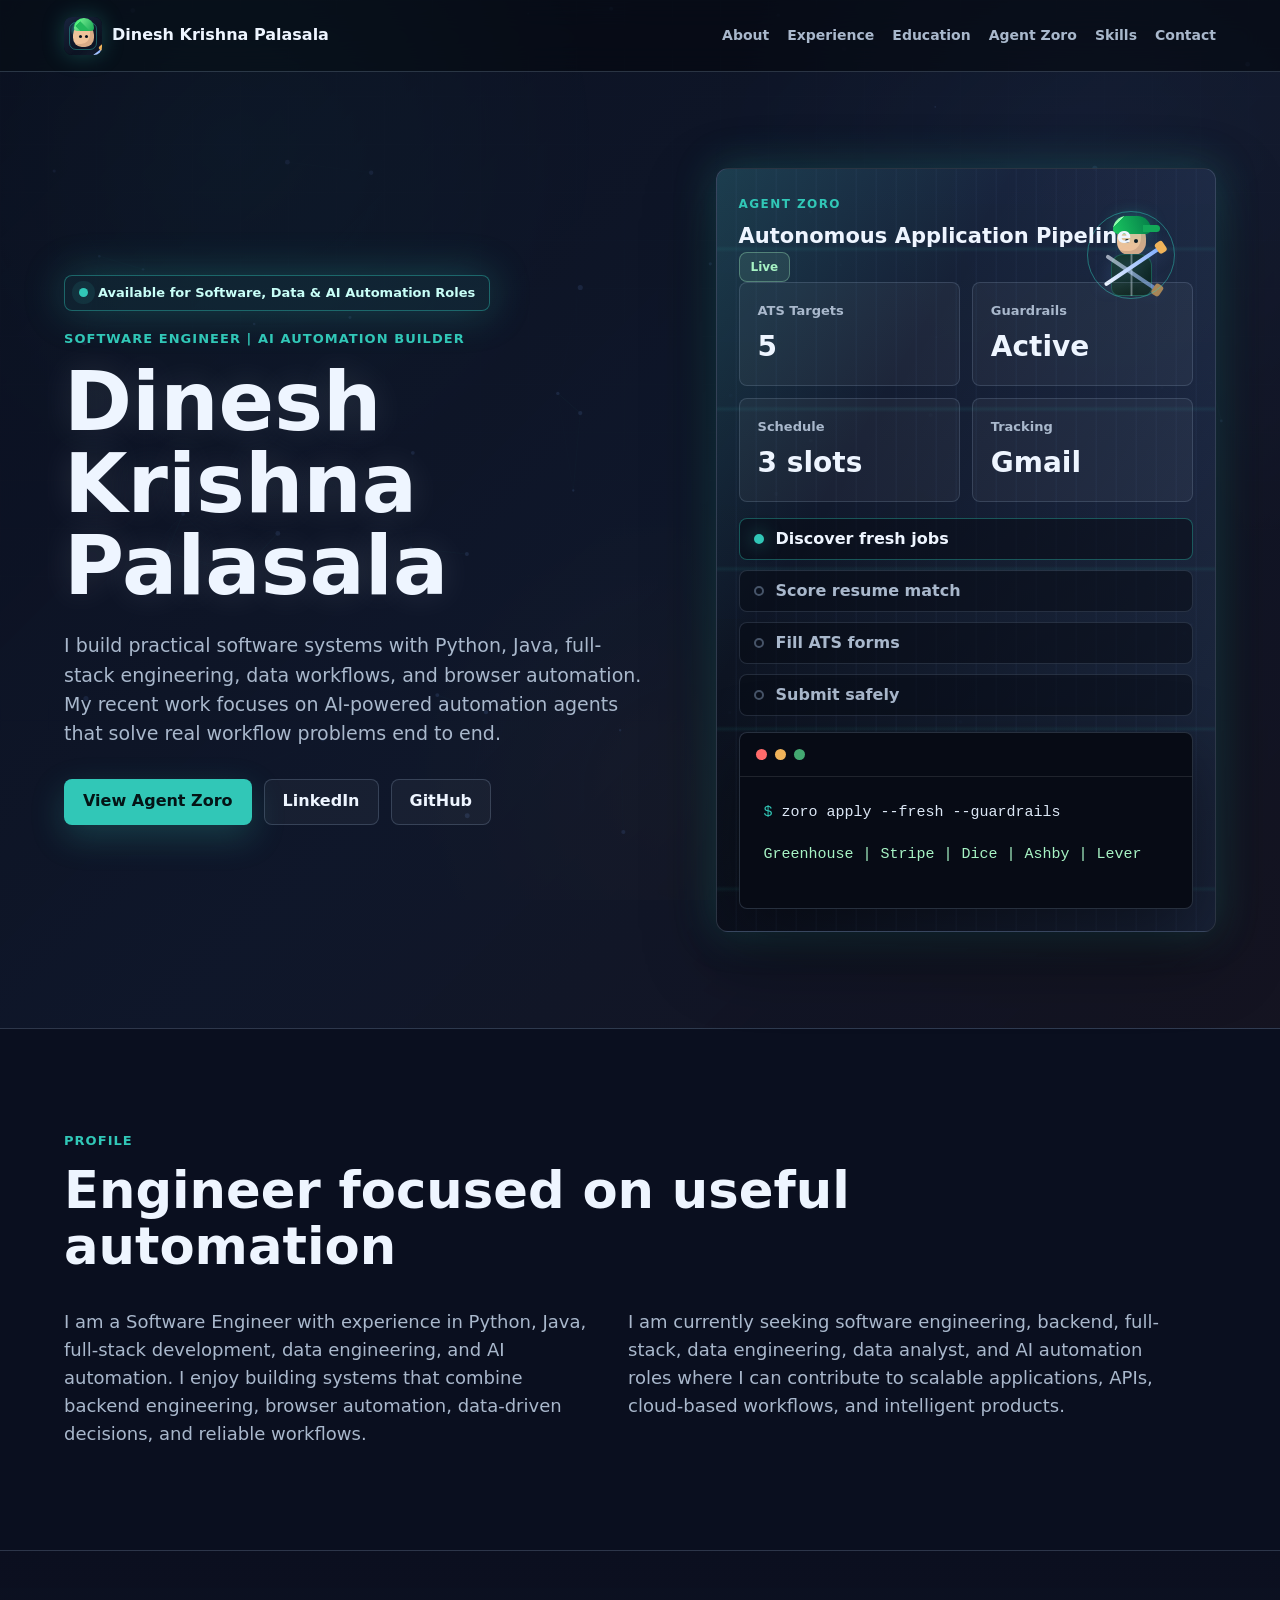
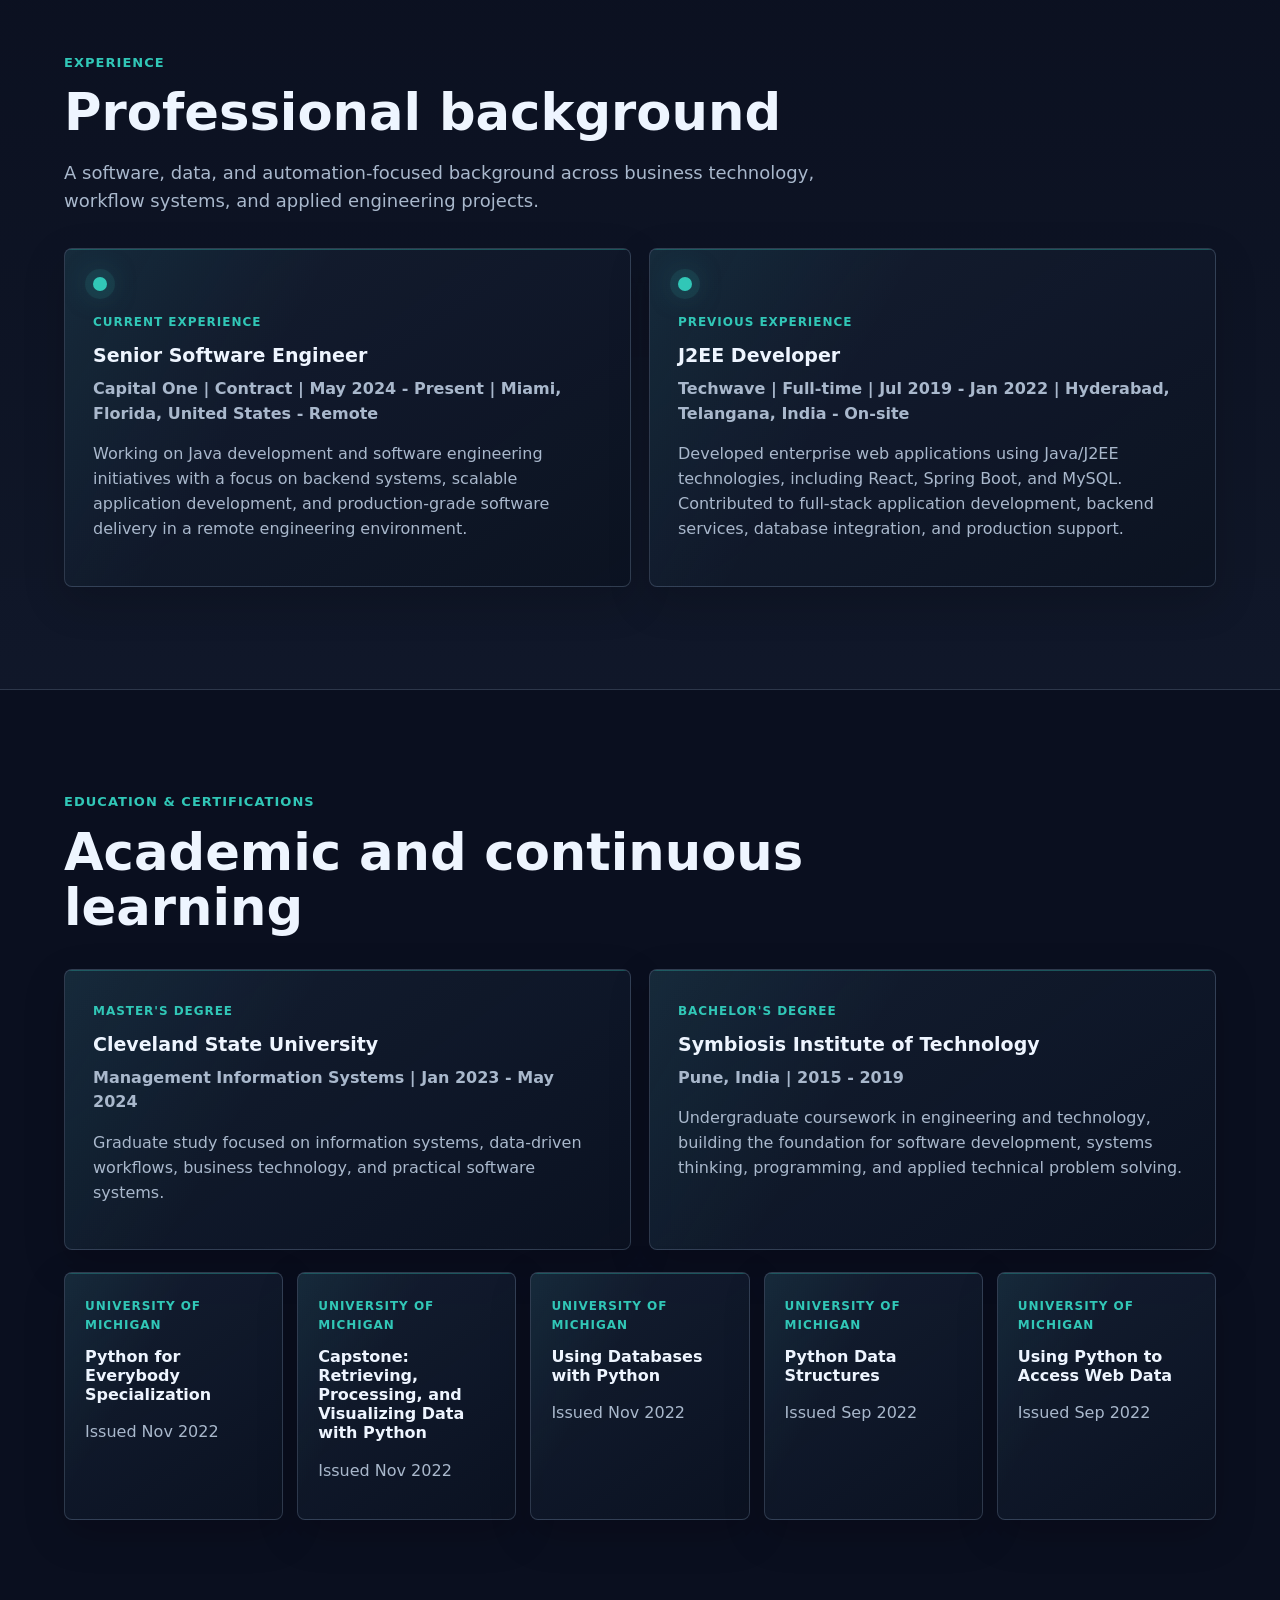
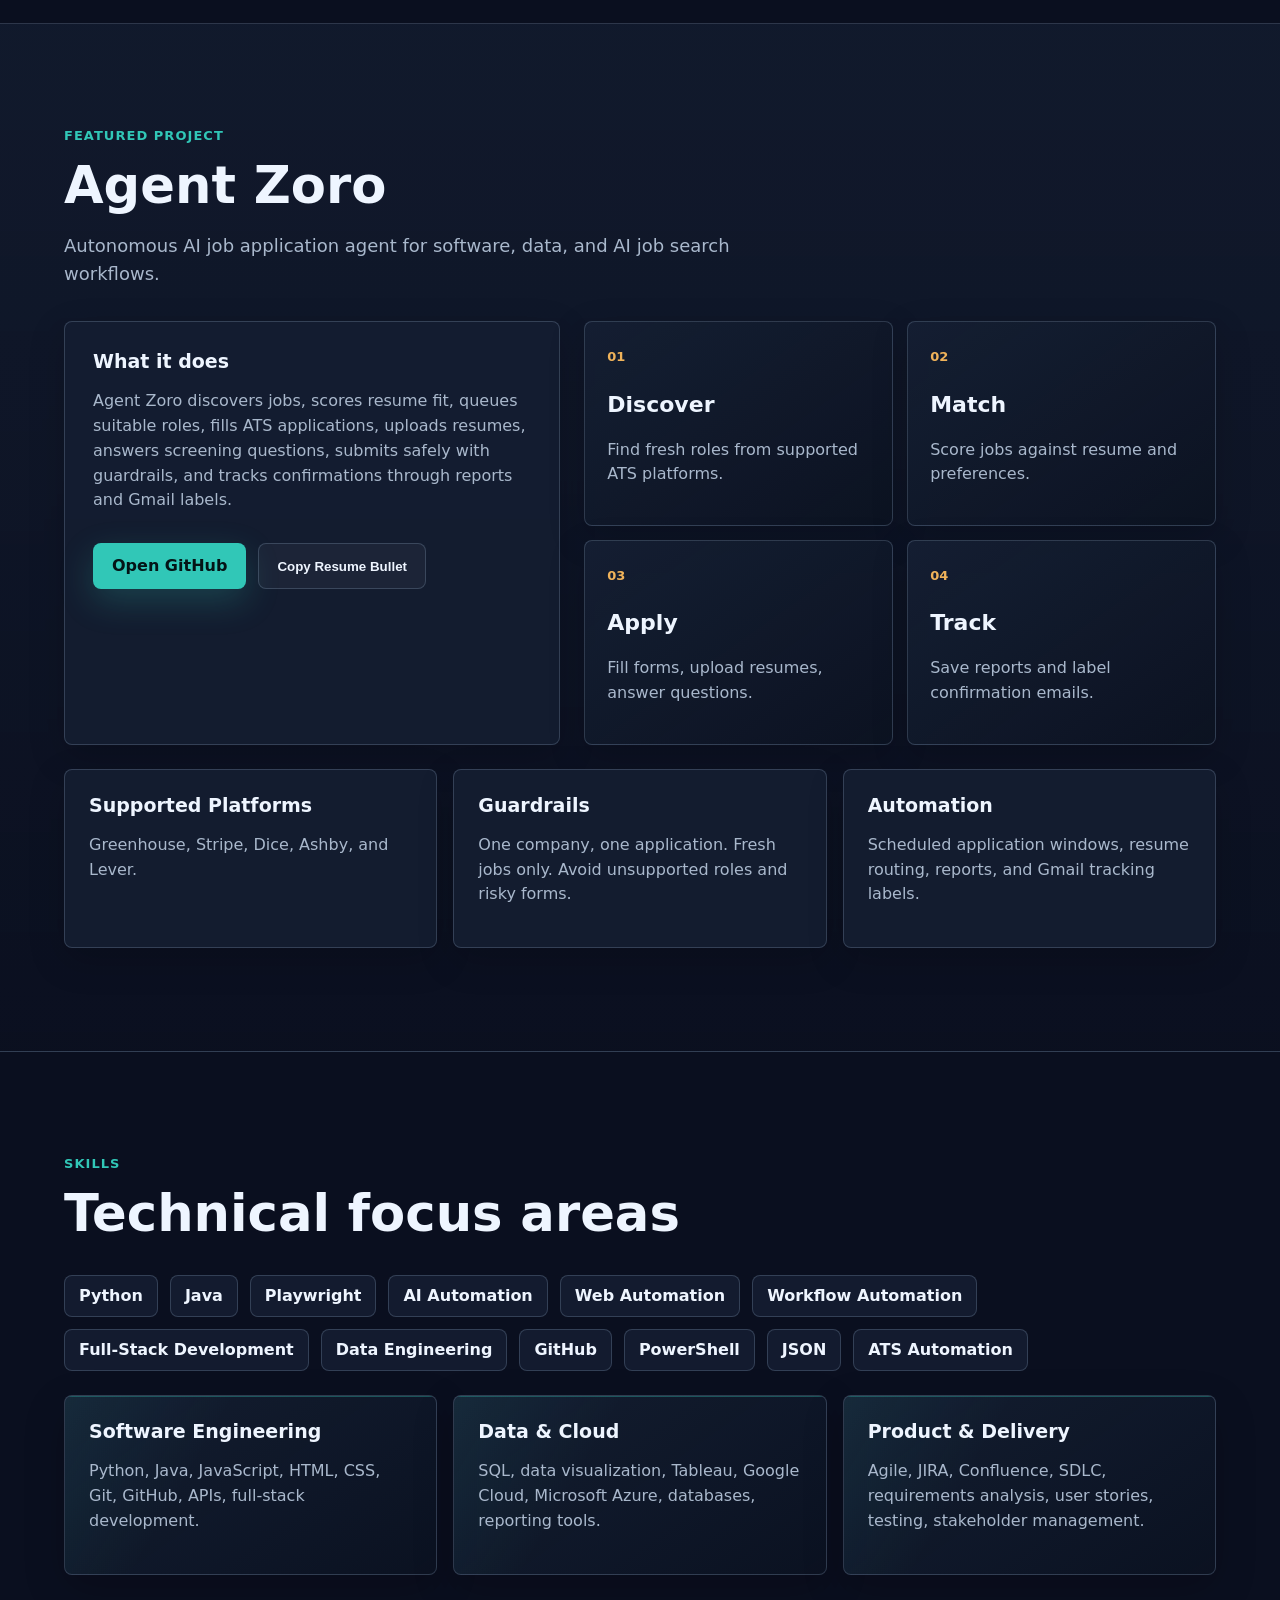
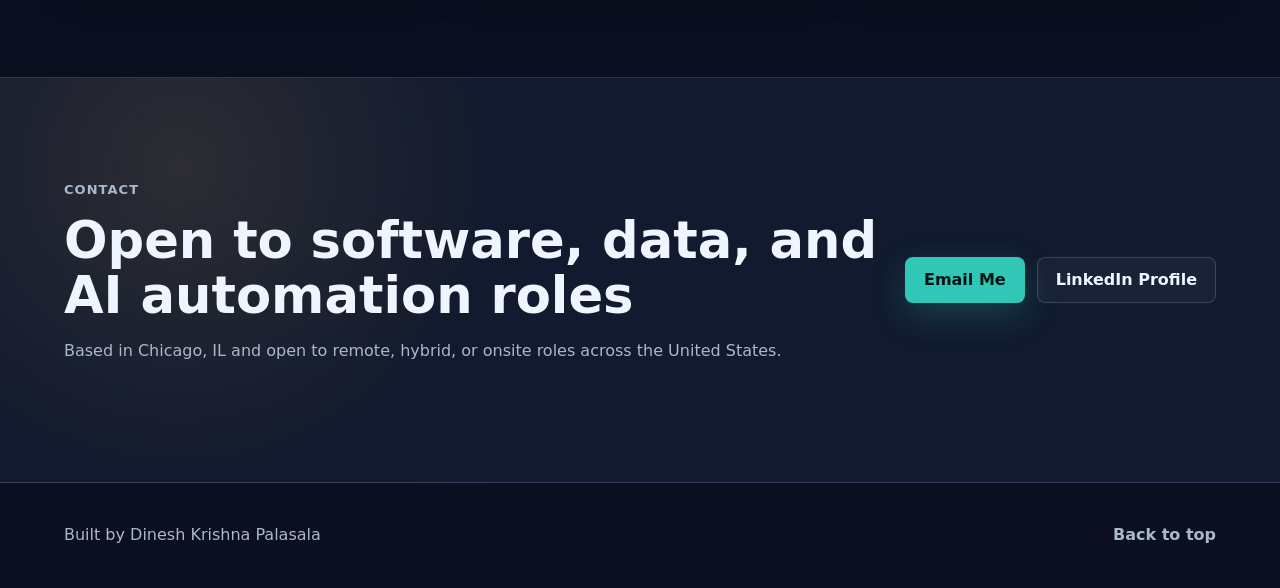
==== commit 1d5676cd: "Add animated Agent Zoro theme" ====
--- a/index.html
+++ b/index.html
@@ -57,6 +57,20 @@
 
         <div class="hero-visual" aria-label="Portfolio automation workflow visual">
           <div class="agent-dashboard">
+            <div class="mini-zoro-scene" aria-label="Animated Agent Zoro mascot">
+              <div class="mini-zoro">
+                <span class="mini-bandana"></span>
+                <span class="mini-face">
+                  <span class="mini-eye left"></span>
+                  <span class="mini-eye right"></span>
+                </span>
+                <span class="mini-coat"></span>
+                <span class="mini-sword main"></span>
+                <span class="mini-sword back"></span>
+              </div>
+              <div class="scan-ring ring-one"></div>
+              <div class="scan-ring ring-two"></div>
+            </div>
             <div class="dashboard-header">
               <div>
                 <span class="dashboard-kicker">Agent Zoro</span>
--- a/styles.css
+++ b/styles.css
@@ -406,8 +406,160 @@
   pointer-events: none;
 }
 
+.agent-dashboard::after {
+  position: absolute;
+  inset: 0;
+  content: "";
+  background:
+    linear-gradient(transparent 0 48%, rgba(49, 199, 183, 0.08) 50%, transparent 52%),
+    repeating-linear-gradient(90deg, transparent 0 18px, rgba(126, 171, 255, 0.035) 19px 20px);
+  background-size: 100% 160px, auto;
+  animation: dashboardScan 5.4s linear infinite;
+  pointer-events: none;
+}
+
 .agent-dashboard > * {
   position: relative;
+  z-index: 2;
+}
+
+.mini-zoro-scene {
+  position: absolute;
+  top: 22px;
+  right: 20px;
+  z-index: 1;
+  width: 128px;
+  height: 128px;
+  pointer-events: none;
+}
+
+.mini-zoro {
+  position: absolute;
+  left: 50%;
+  top: 50%;
+  width: 56px;
+  height: 82px;
+  transform: translate(-50%, -50%);
+  animation: miniZoroFloat 3.2s ease-in-out infinite;
+}
+
+.mini-face {
+  position: absolute;
+  left: 14px;
+  top: 10px;
+  width: 29px;
+  height: 31px;
+  border-radius: 46% 46% 42% 42%;
+  background: #f0c39a;
+  box-shadow:
+    inset -5px -4px 0 rgba(81, 44, 36, 0.16),
+    0 0 20px rgba(49, 199, 183, 0.16);
+}
+
+.mini-bandana {
+  position: absolute;
+  z-index: 2;
+  left: 10px;
+  top: 2px;
+  width: 38px;
+  height: 18px;
+  border-radius: 14px 14px 5px 5px;
+  background:
+    linear-gradient(135deg, #8dffab 0 20%, transparent 21%),
+    linear-gradient(70deg, #19c760, #057c48);
+  box-shadow: 0 0 16px rgba(49, 199, 183, 0.36);
+}
+
+.mini-bandana::after {
+  position: absolute;
+  right: -9px;
+  top: 9px;
+  width: 17px;
+  height: 7px;
+  content: "";
+  border-radius: 0 8px 8px 0;
+  background: #12a858;
+  transform-origin: left center;
+  animation: bandanaTail 1.8s ease-in-out infinite;
+}
+
+.mini-eye {
+  position: absolute;
+  top: 15px;
+  width: 4px;
+  height: 4px;
+  border-radius: 50%;
+  background: #07111d;
+  animation: zoroBlink 4.2s infinite;
+}
+
+.mini-eye.left {
+  left: 8px;
+}
+
+.mini-eye.right {
+  right: 8px;
+}
+
+.mini-coat {
+  position: absolute;
+  left: 8px;
+  top: 40px;
+  width: 41px;
+  height: 42px;
+  border-radius: 12px 12px 8px 8px;
+  background:
+    linear-gradient(90deg, transparent 47%, rgba(238, 245, 255, 0.4) 48% 52%, transparent 53%),
+    linear-gradient(145deg, #123528, #071b19);
+  border: 1px solid rgba(49, 199, 183, 0.28);
+}
+
+.mini-sword {
+  position: absolute;
+  height: 4px;
+  border-radius: 99px;
+  background: linear-gradient(90deg, #eef5ff, #7eabff);
+  box-shadow: 0 0 18px rgba(126, 171, 255, 0.48);
+}
+
+.mini-sword::after {
+  position: absolute;
+  right: -4px;
+  top: -4px;
+  width: 9px;
+  height: 12px;
+  content: "";
+  border-radius: 3px;
+  background: var(--amber);
+}
+
+.mini-sword.main {
+  left: -4px;
+  top: 50px;
+  width: 68px;
+  transform: rotate(-34deg);
+  animation: swordSweep 2.8s ease-in-out infinite;
+}
+
+.mini-sword.back {
+  left: -2px;
+  top: 57px;
+  width: 62px;
+  opacity: 0.64;
+  transform: rotate(34deg);
+}
+
+.scan-ring {
+  position: absolute;
+  inset: 20px;
+  border: 1px solid rgba(49, 199, 183, 0.28);
+  border-radius: 50%;
+  animation: scanRing 2.8s ease-out infinite;
+}
+
+.ring-two {
+  animation-delay: 1.4s;
+}
 }
 
 .dashboard-header {
@@ -416,6 +568,7 @@
   justify-content: space-between;
   gap: 18px;
   margin-bottom: 18px;
+  padding-right: 126px;
 }
 
 .dashboard-header strong {
@@ -509,6 +662,58 @@
   border-color: var(--teal);
   background: var(--teal);
   box-shadow: 0 0 18px rgba(49, 199, 183, 0.58);
+}
+
+@keyframes dashboardScan {
+  0% {
+    background-position: 0 -160px, 0 0;
+  }
+  100% {
+    background-position: 0 160px, 40px 0;
+  }
+}
+
+@keyframes miniZoroFloat {
+  0%,
+  100% {
+    transform: translate(-50%, -50%) translateY(0) rotate(-2deg);
+  }
+  50% {
+    transform: translate(-50%, -50%) translateY(-7px) rotate(2deg);
+  }
+}
+
+@keyframes bandanaTail {
+  0%,
+  100% {
+    transform: rotate(8deg);
+  }
+  50% {
+    transform: rotate(-14deg);
+  }
+}
+
+@keyframes swordSweep {
+  0%,
+  100% {
+    filter: brightness(1);
+    transform: rotate(-34deg) translateX(0);
+  }
+  50% {
+    filter: brightness(1.45);
+    transform: rotate(-31deg) translateX(4px);
+  }
+}
+
+@keyframes scanRing {
+  0% {
+    opacity: 0.8;
+    transform: scale(0.72);
+  }
+  100% {
+    opacity: 0;
+    transform: scale(1.32);
+  }
 }
 
 .mini-console {
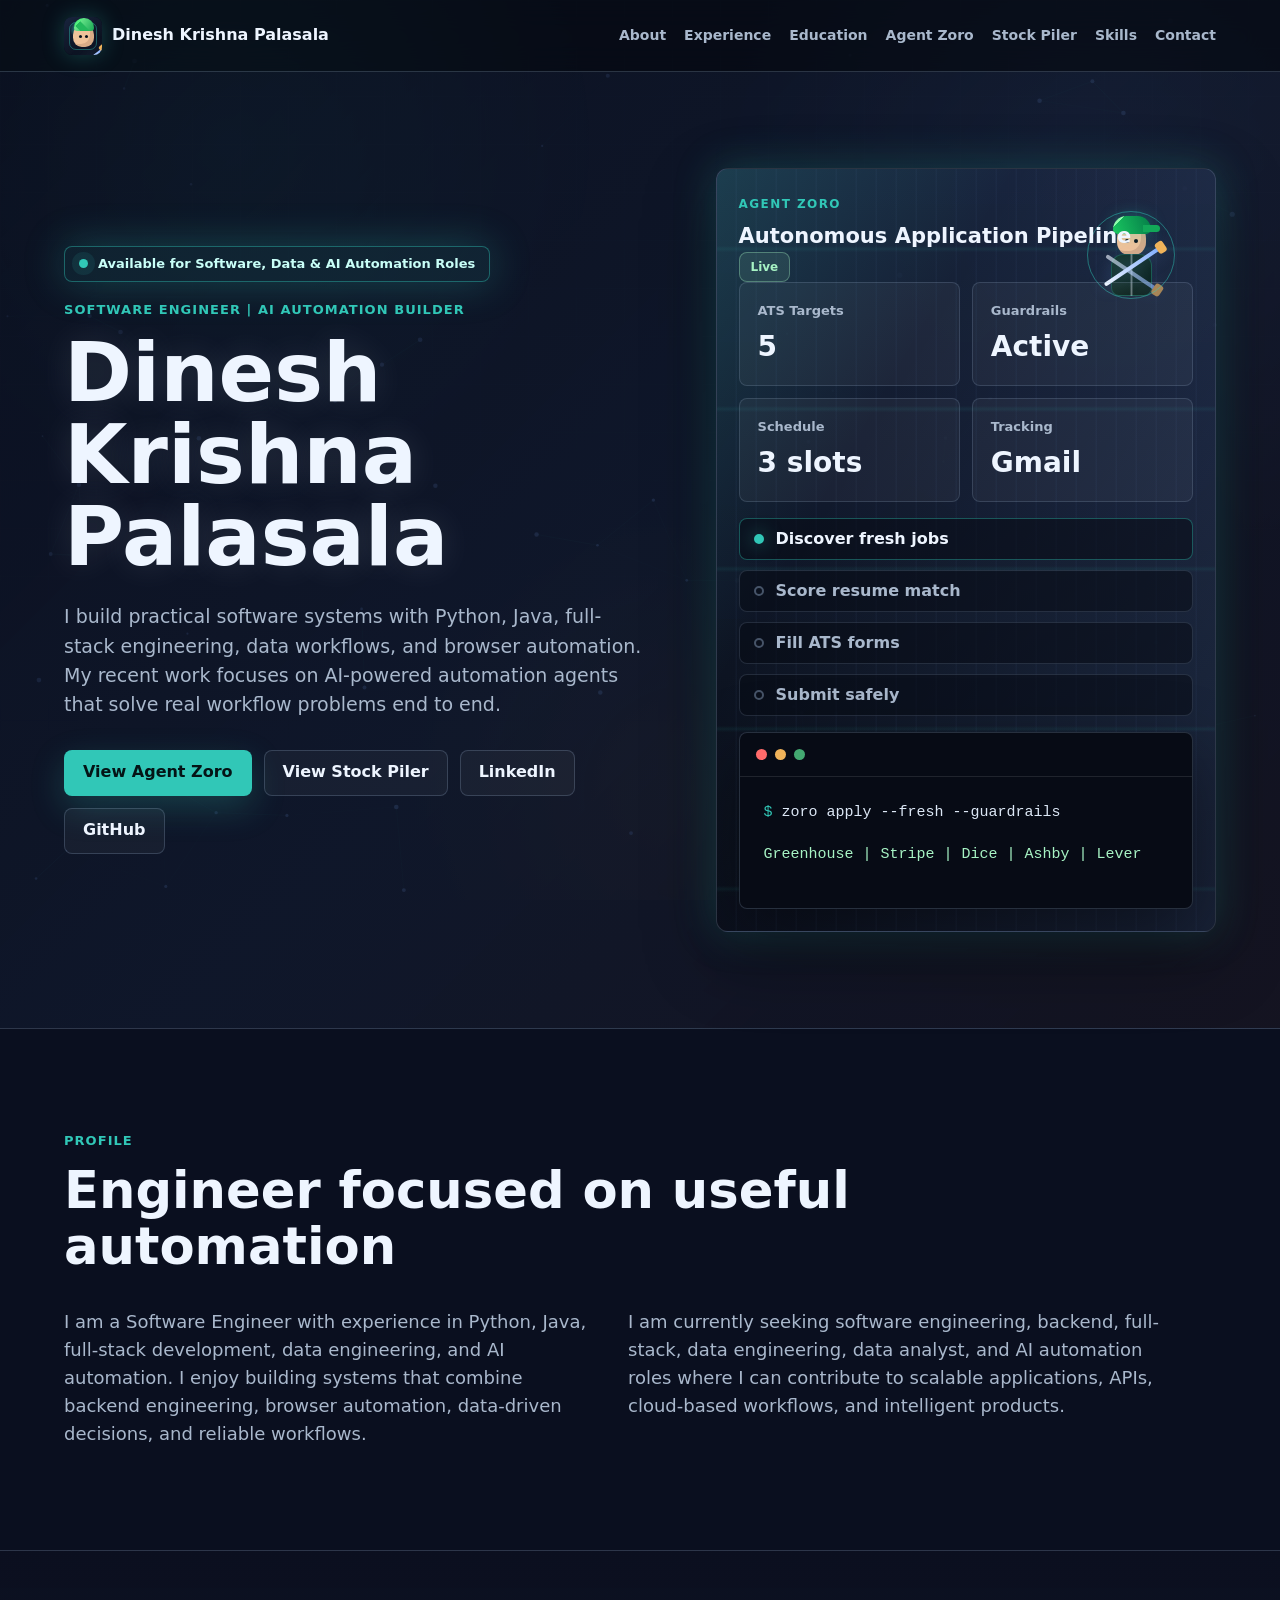
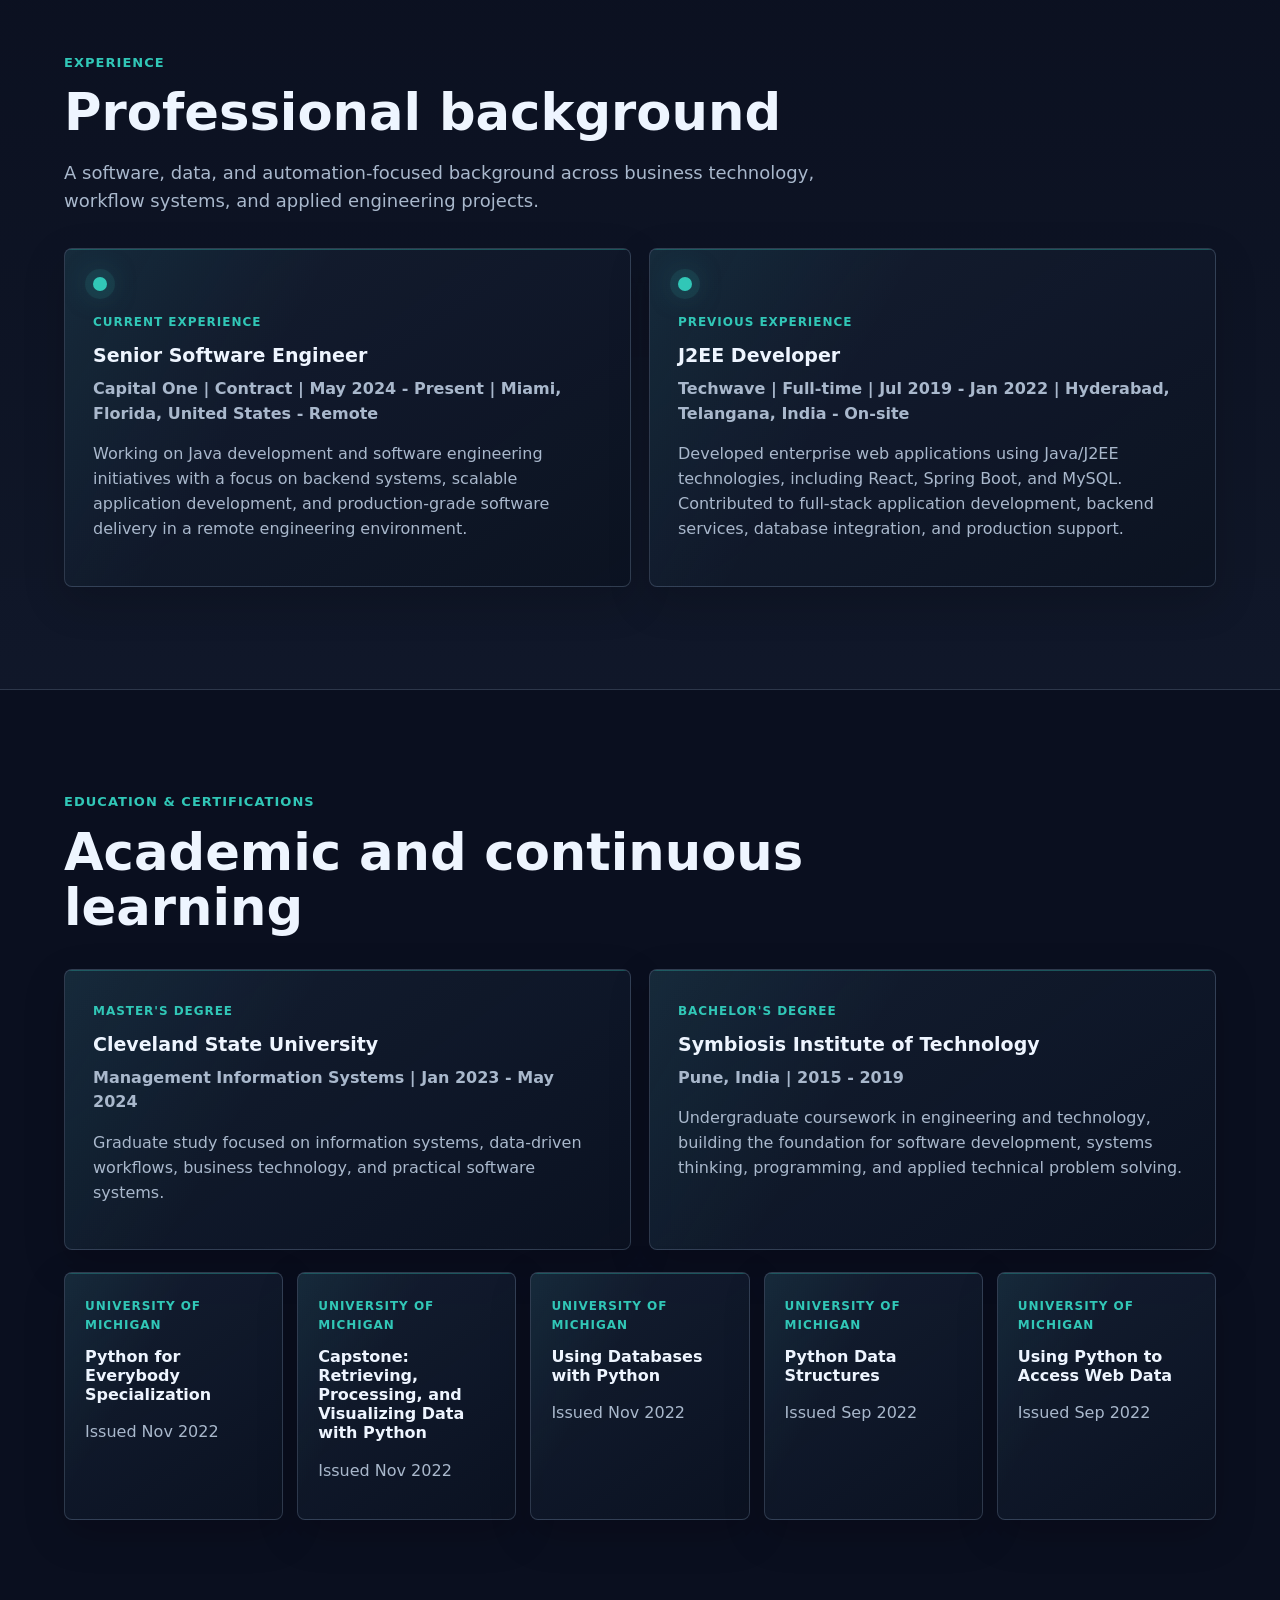
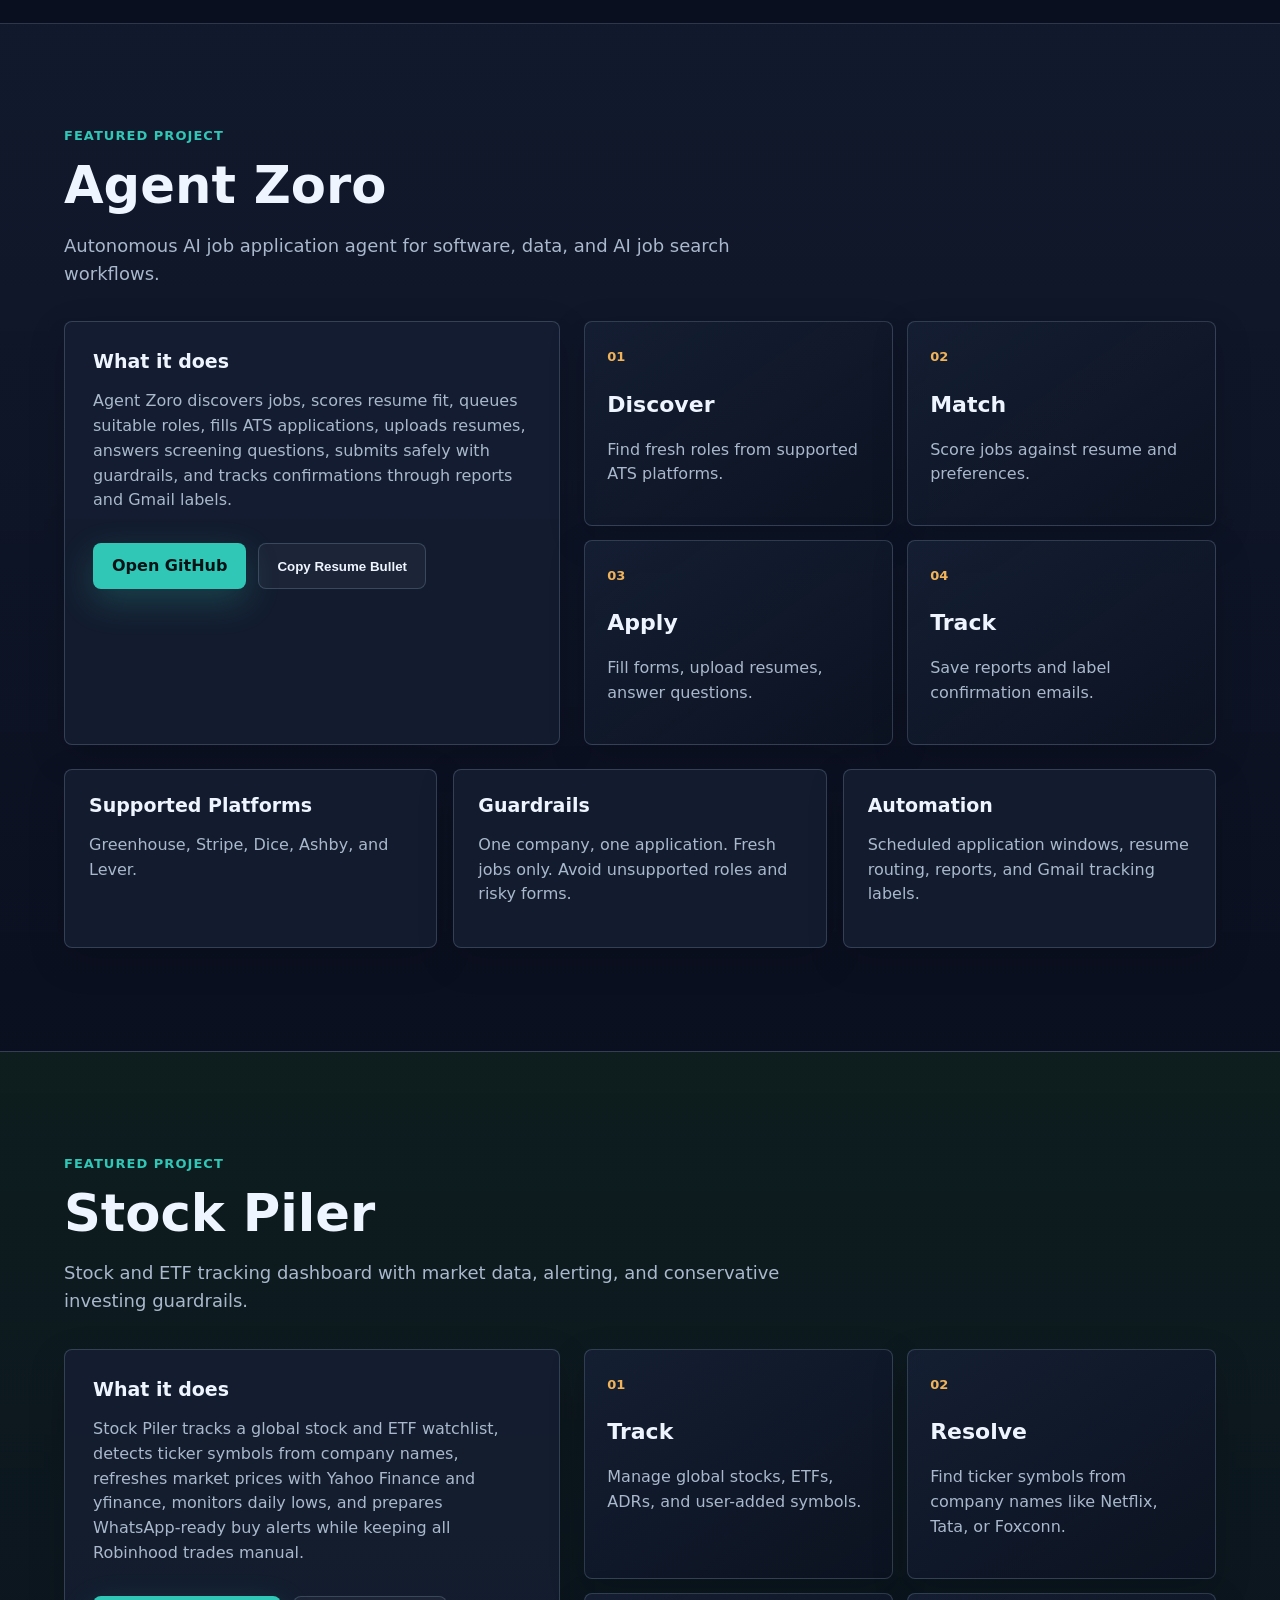
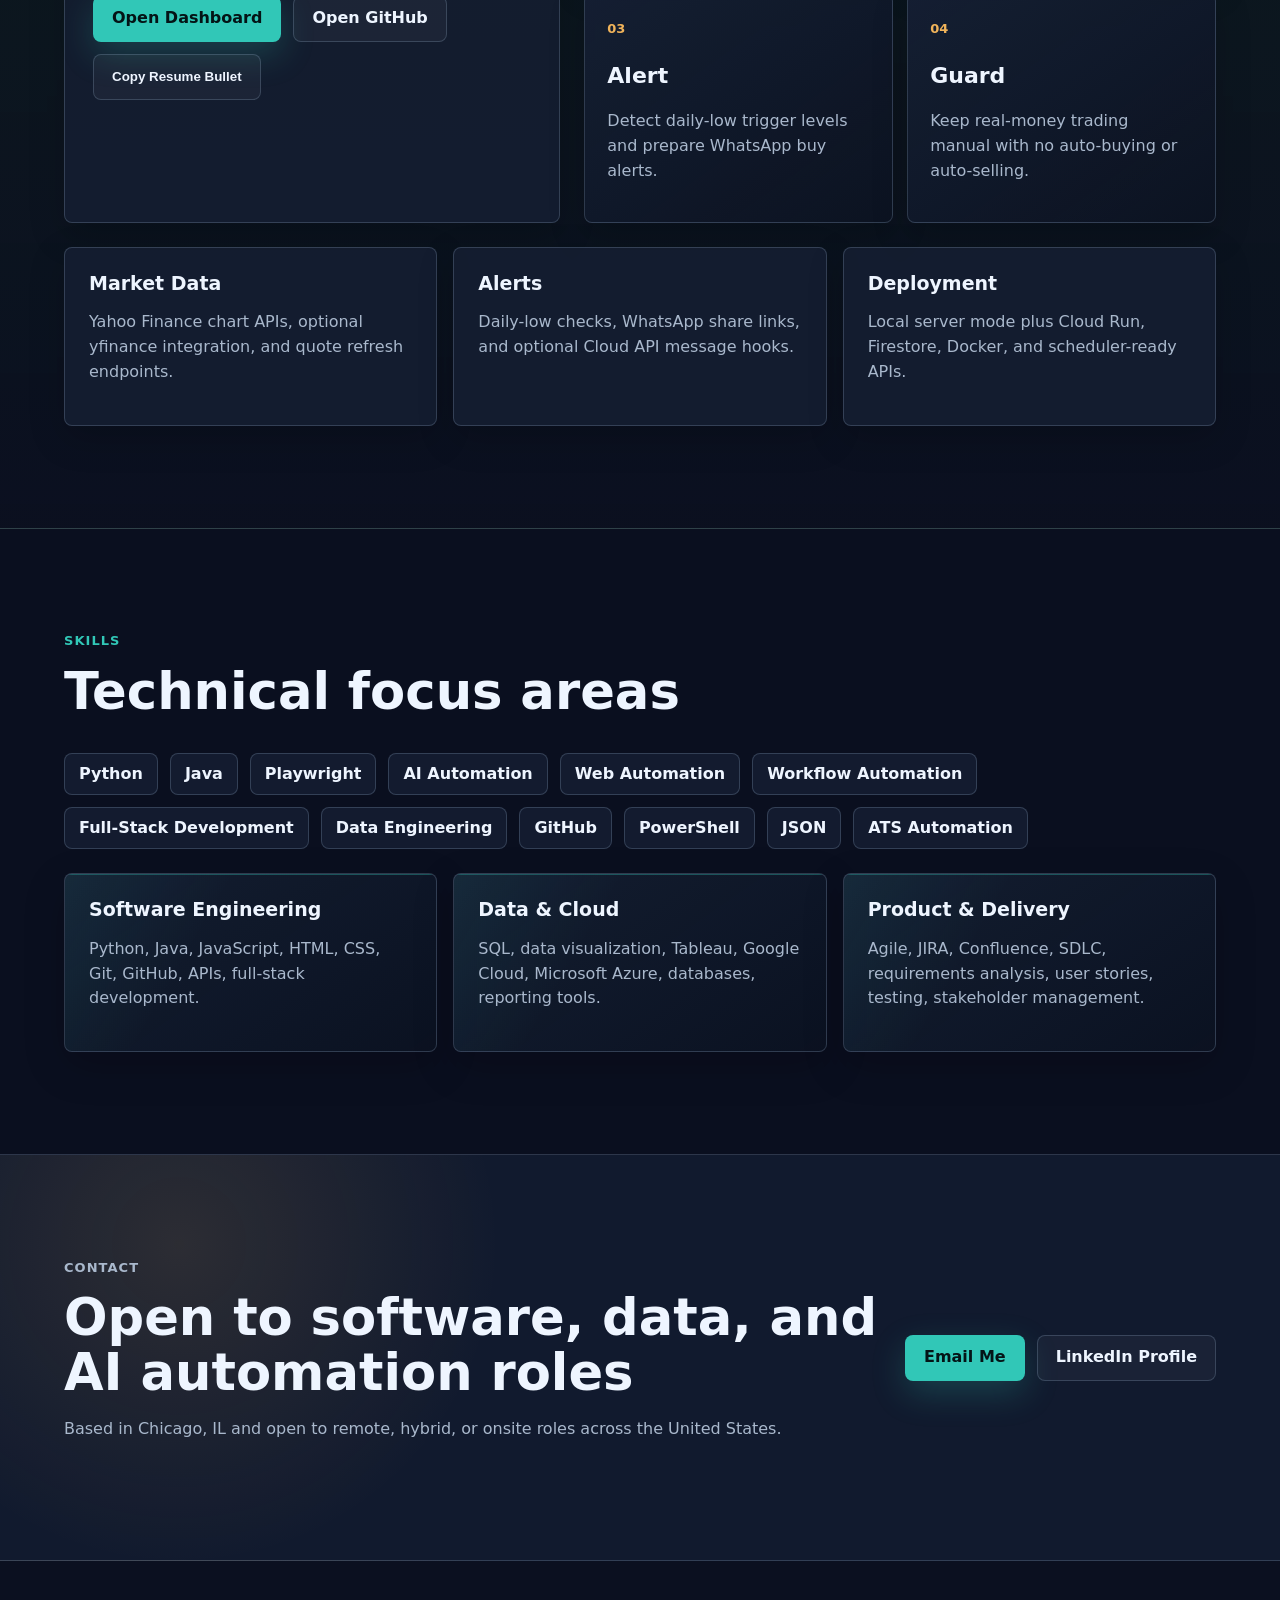
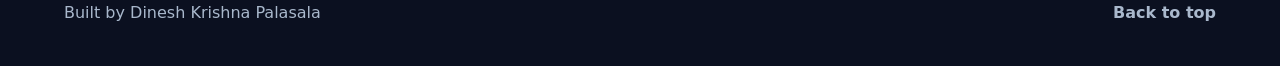
==== commit 516ecd8d: "Add Stock Piler to portfolio" ====
--- a/index.html
+++ b/index.html
@@ -29,6 +29,7 @@
         <a href="#experience">Experience</a>
         <a href="#education">Education</a>
         <a href="#zoro">Agent Zoro</a>
+        <a href="#stock-piler">Stock Piler</a>
         <a href="#skills">Skills</a>
         <a href="#contact">Contact</a>
       </nav>
@@ -50,6 +51,7 @@
           </p>
           <div class="hero-actions">
             <a class="button primary" href="#zoro">View Agent Zoro</a>
+            <a class="button secondary" href="#stock-piler">View Stock Piler</a>
             <a class="button secondary" href="https://www.linkedin.com/in/dinesh-krishna-palasala-73620a308/" target="_blank" rel="noreferrer">LinkedIn</a>
             <a class="button secondary" href="https://github.com/dpalasala/zoro-agent" target="_blank" rel="noreferrer">GitHub</a>
           </div>
@@ -302,6 +304,70 @@
           <article>
             <h3>Automation</h3>
             <p>Scheduled application windows, resume routing, reports, and Gmail tracking labels.</p>
+          </article>
+        </div>
+      </section>
+
+      <section id="stock-piler" class="section stock-piler-section">
+        <div class="section-heading">
+          <p class="eyebrow">Featured Project</p>
+          <h2>Stock Piler</h2>
+          <p>
+            Stock and ETF tracking dashboard with market data, alerting, and conservative investing guardrails.
+          </p>
+        </div>
+
+        <div class="project-layout">
+          <article class="project-panel">
+            <h3>What it does</h3>
+            <p>
+              Stock Piler tracks a global stock and ETF watchlist, detects ticker symbols from company
+              names, refreshes market prices with Yahoo Finance and yfinance, monitors daily lows,
+              and prepares WhatsApp-ready buy alerts while keeping all Robinhood trades manual.
+            </p>
+            <div class="project-actions">
+              <a class="button primary" href="stock-piler.html">Open Dashboard</a>
+              <a class="button secondary" href="https://github.com/dpalasala/dpalasala.github.io" target="_blank" rel="noreferrer">Open GitHub</a>
+              <button class="button secondary" type="button" data-copy="Built Stock Piler, a Python and JavaScript stock tracking dashboard with Yahoo Finance/yfinance market data, ticker detection, persistent watchlists, daily-low buy alerts, WhatsApp-ready messages, and Robinhood safety guardrails.">Copy Resume Bullet</button>
+            </div>
+          </article>
+
+          <div class="workflow" aria-label="Stock Piler workflow">
+            <div class="workflow-step">
+              <span>01</span>
+              <strong>Track</strong>
+              <p>Manage global stocks, ETFs, ADRs, and user-added symbols.</p>
+            </div>
+            <div class="workflow-step">
+              <span>02</span>
+              <strong>Resolve</strong>
+              <p>Find ticker symbols from company names like Netflix, Tata, or Foxconn.</p>
+            </div>
+            <div class="workflow-step">
+              <span>03</span>
+              <strong>Alert</strong>
+              <p>Detect daily-low trigger levels and prepare WhatsApp buy alerts.</p>
+            </div>
+            <div class="workflow-step">
+              <span>04</span>
+              <strong>Guard</strong>
+              <p>Keep real-money trading manual with no auto-buying or auto-selling.</p>
+            </div>
+          </div>
+        </div>
+
+        <div class="feature-grid">
+          <article>
+            <h3>Market Data</h3>
+            <p>Yahoo Finance chart APIs, optional yfinance integration, and quote refresh endpoints.</p>
+          </article>
+          <article>
+            <h3>Alerts</h3>
+            <p>Daily-low checks, WhatsApp share links, and optional Cloud API message hooks.</p>
+          </article>
+          <article>
+            <h3>Deployment</h3>
+            <p>Local server mode plus Cloud Run, Firestore, Docker, and scheduler-ready APIs.</p>
           </article>
         </div>
       </section>
--- a/styles.css
+++ b/styles.css
@@ -911,6 +911,11 @@
     linear-gradient(180deg, rgba(21, 31, 51, 0.66), rgba(11, 16, 32, 0.98));
 }
 
+.stock-piler-section {
+  background:
+    linear-gradient(180deg, rgba(15, 35, 30, 0.72), rgba(11, 16, 32, 0.98));
+}
+
 .project-layout {
   display: grid;
   grid-template-columns: minmax(0, 0.88fr) minmax(0, 1.12fr);
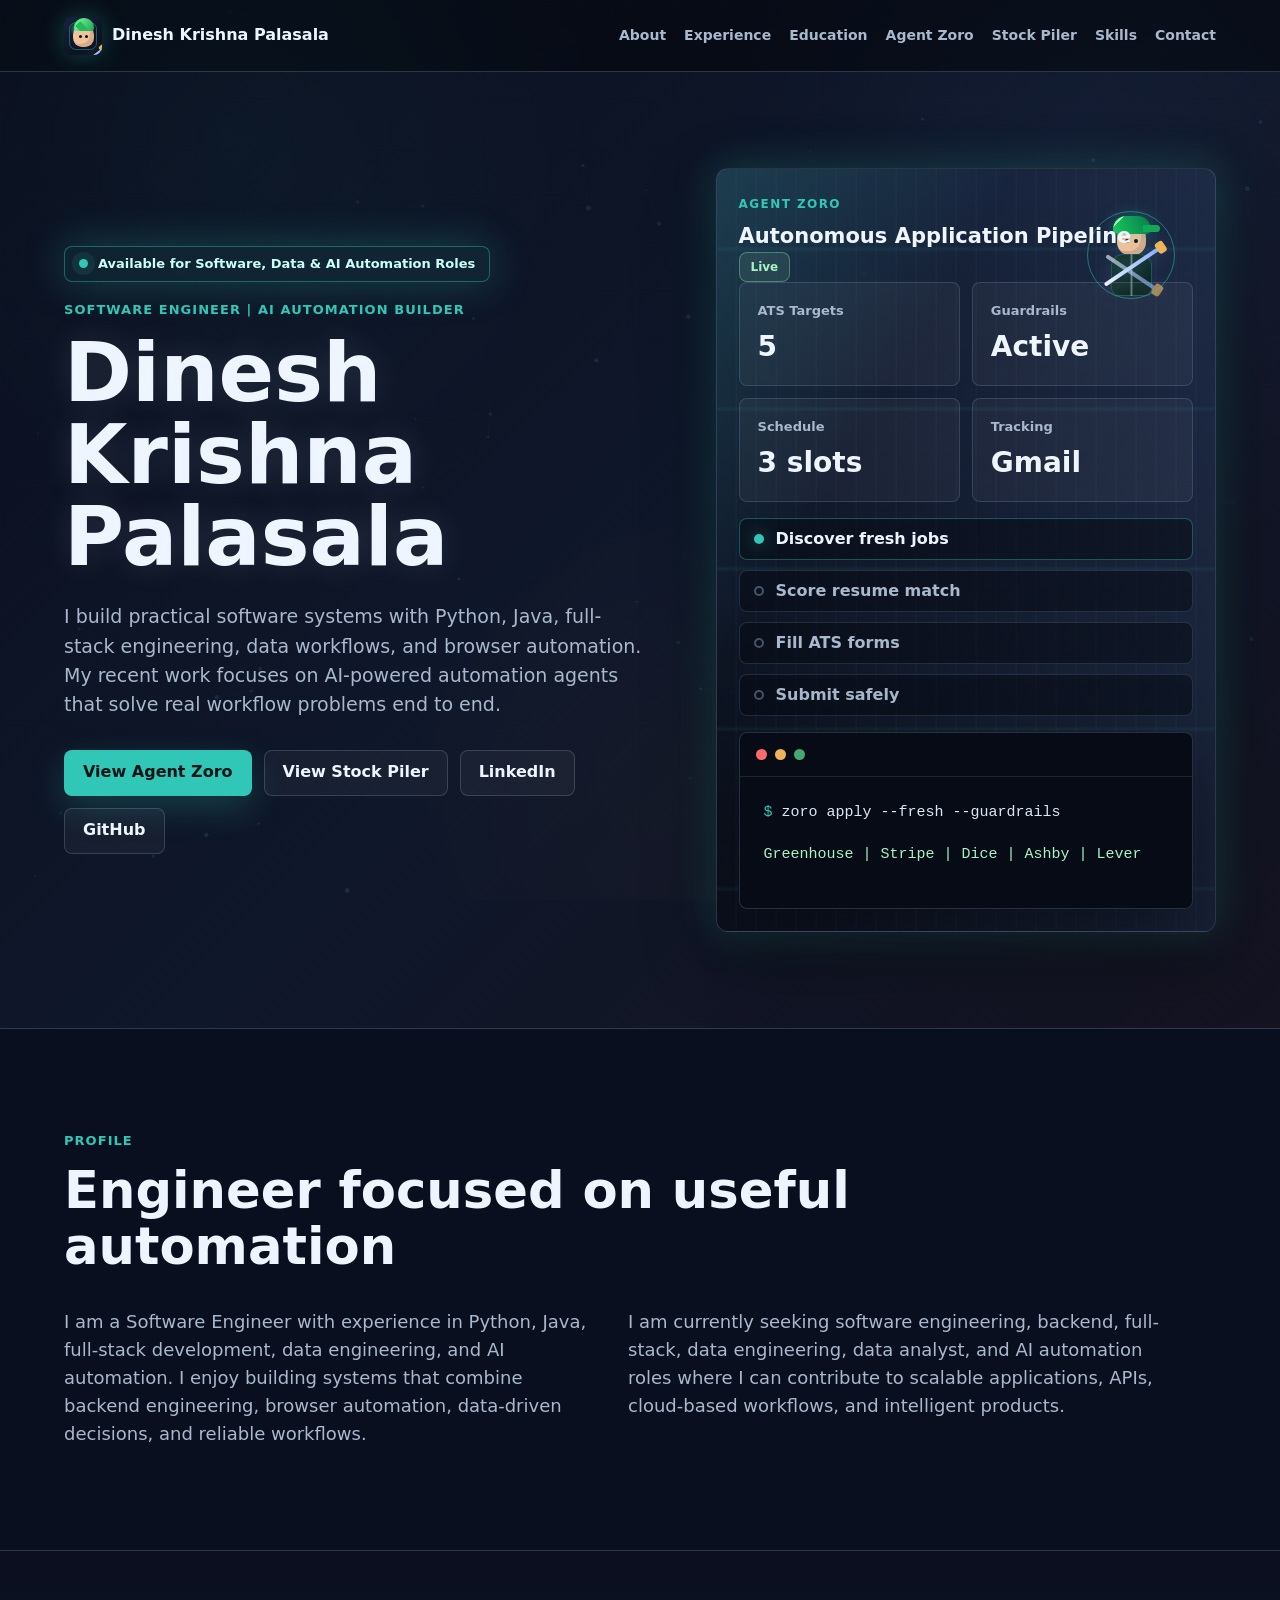
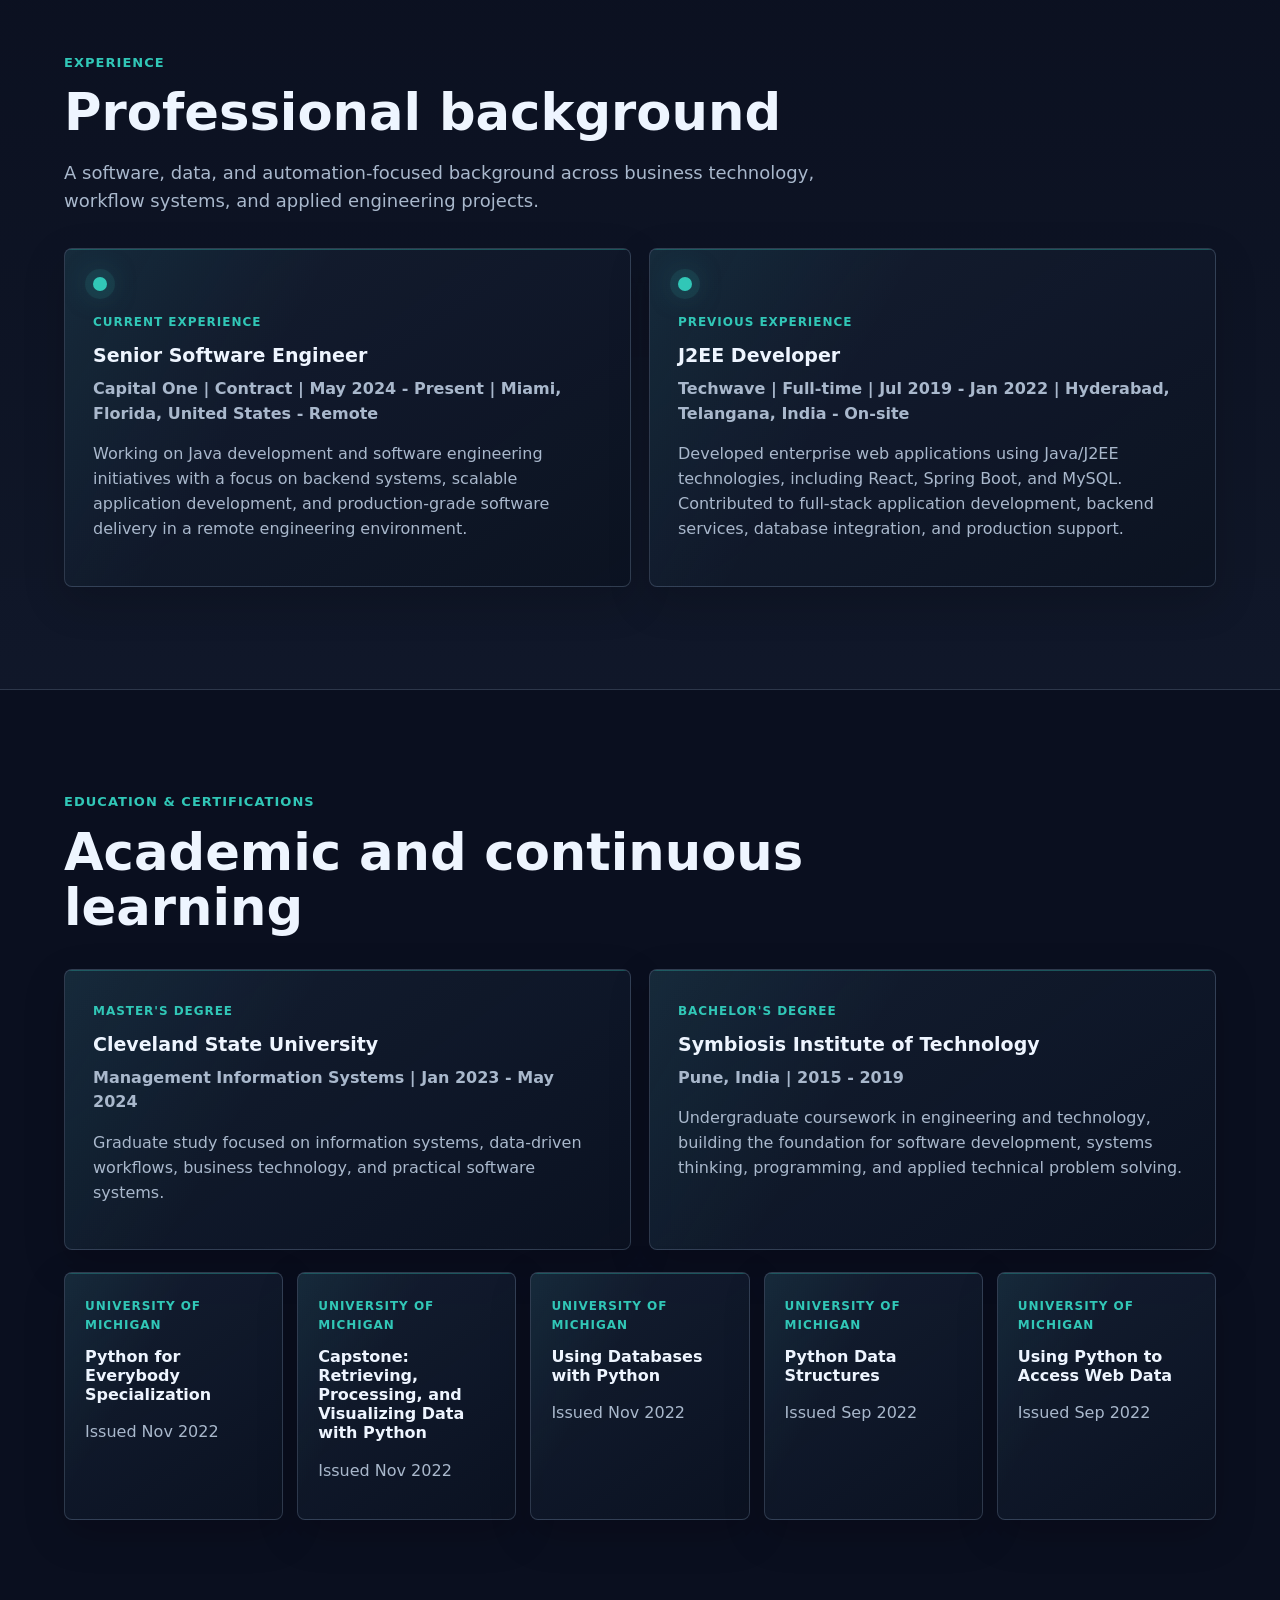
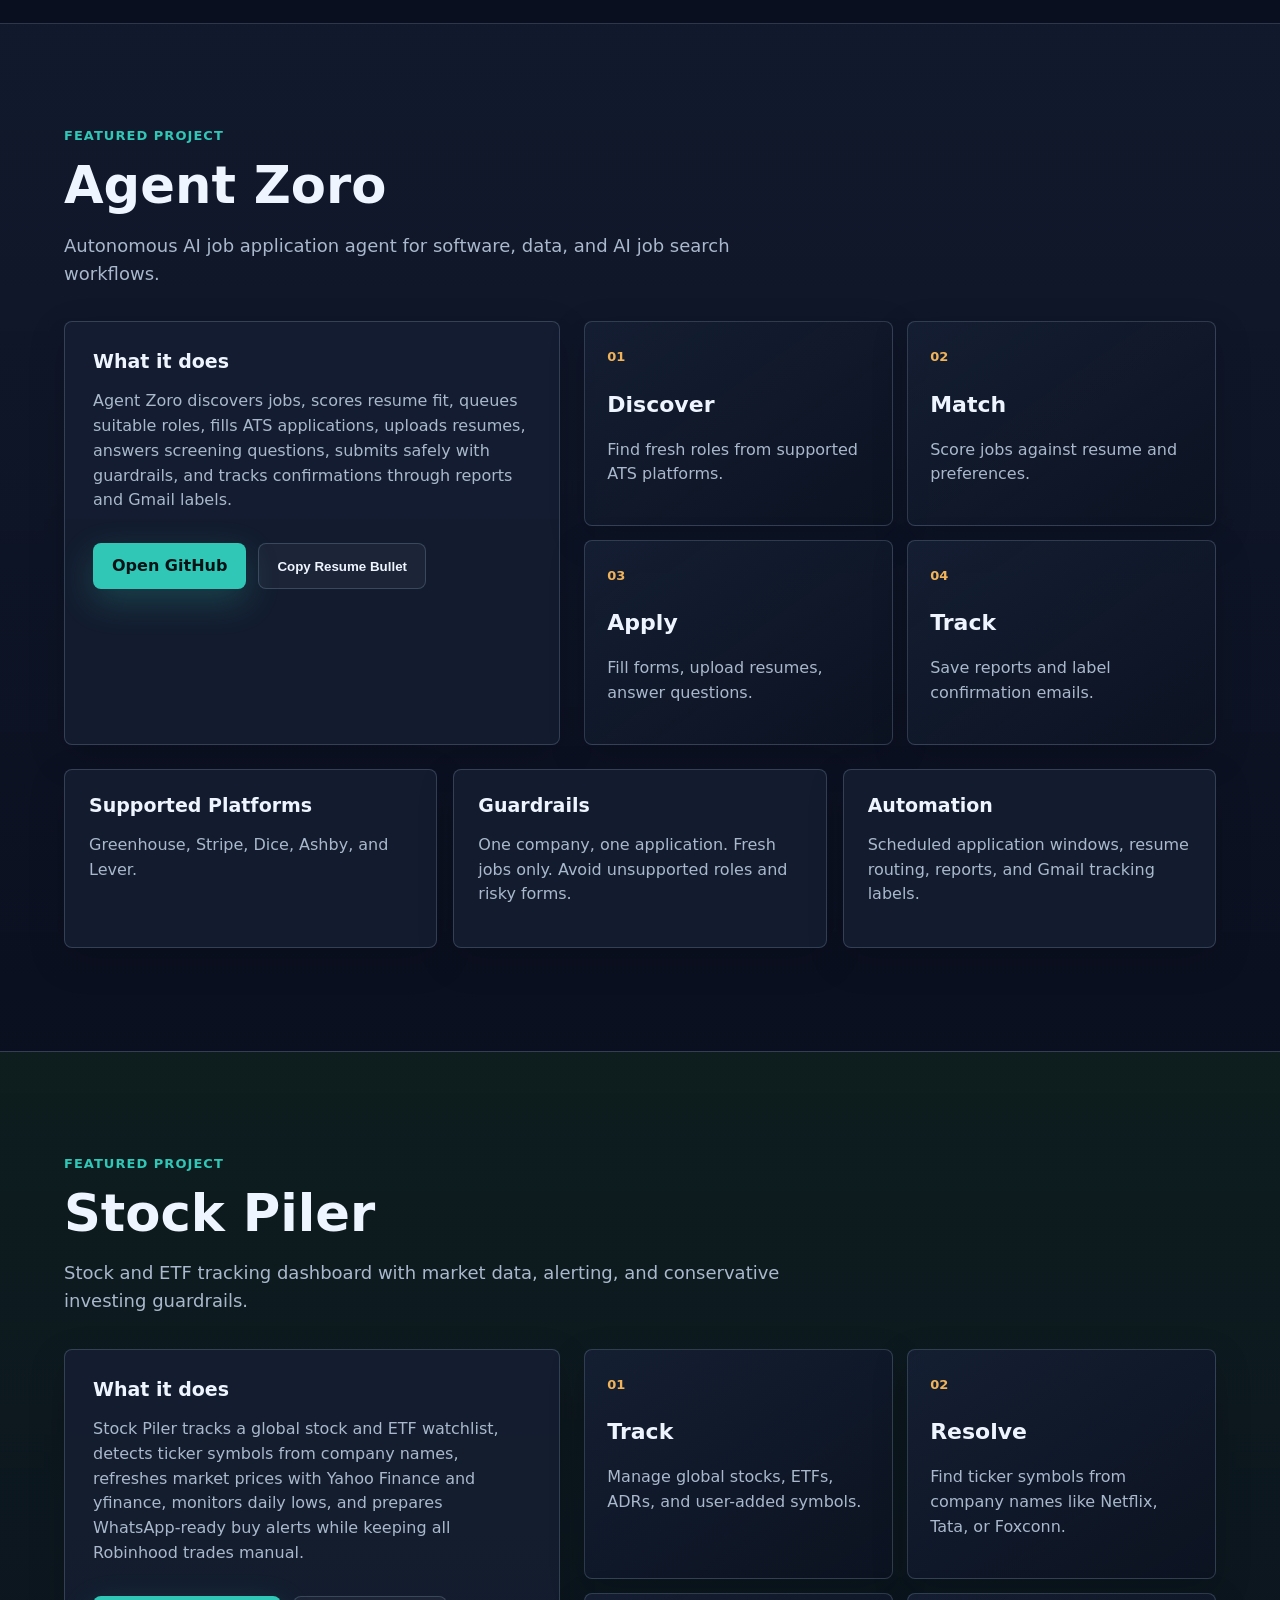
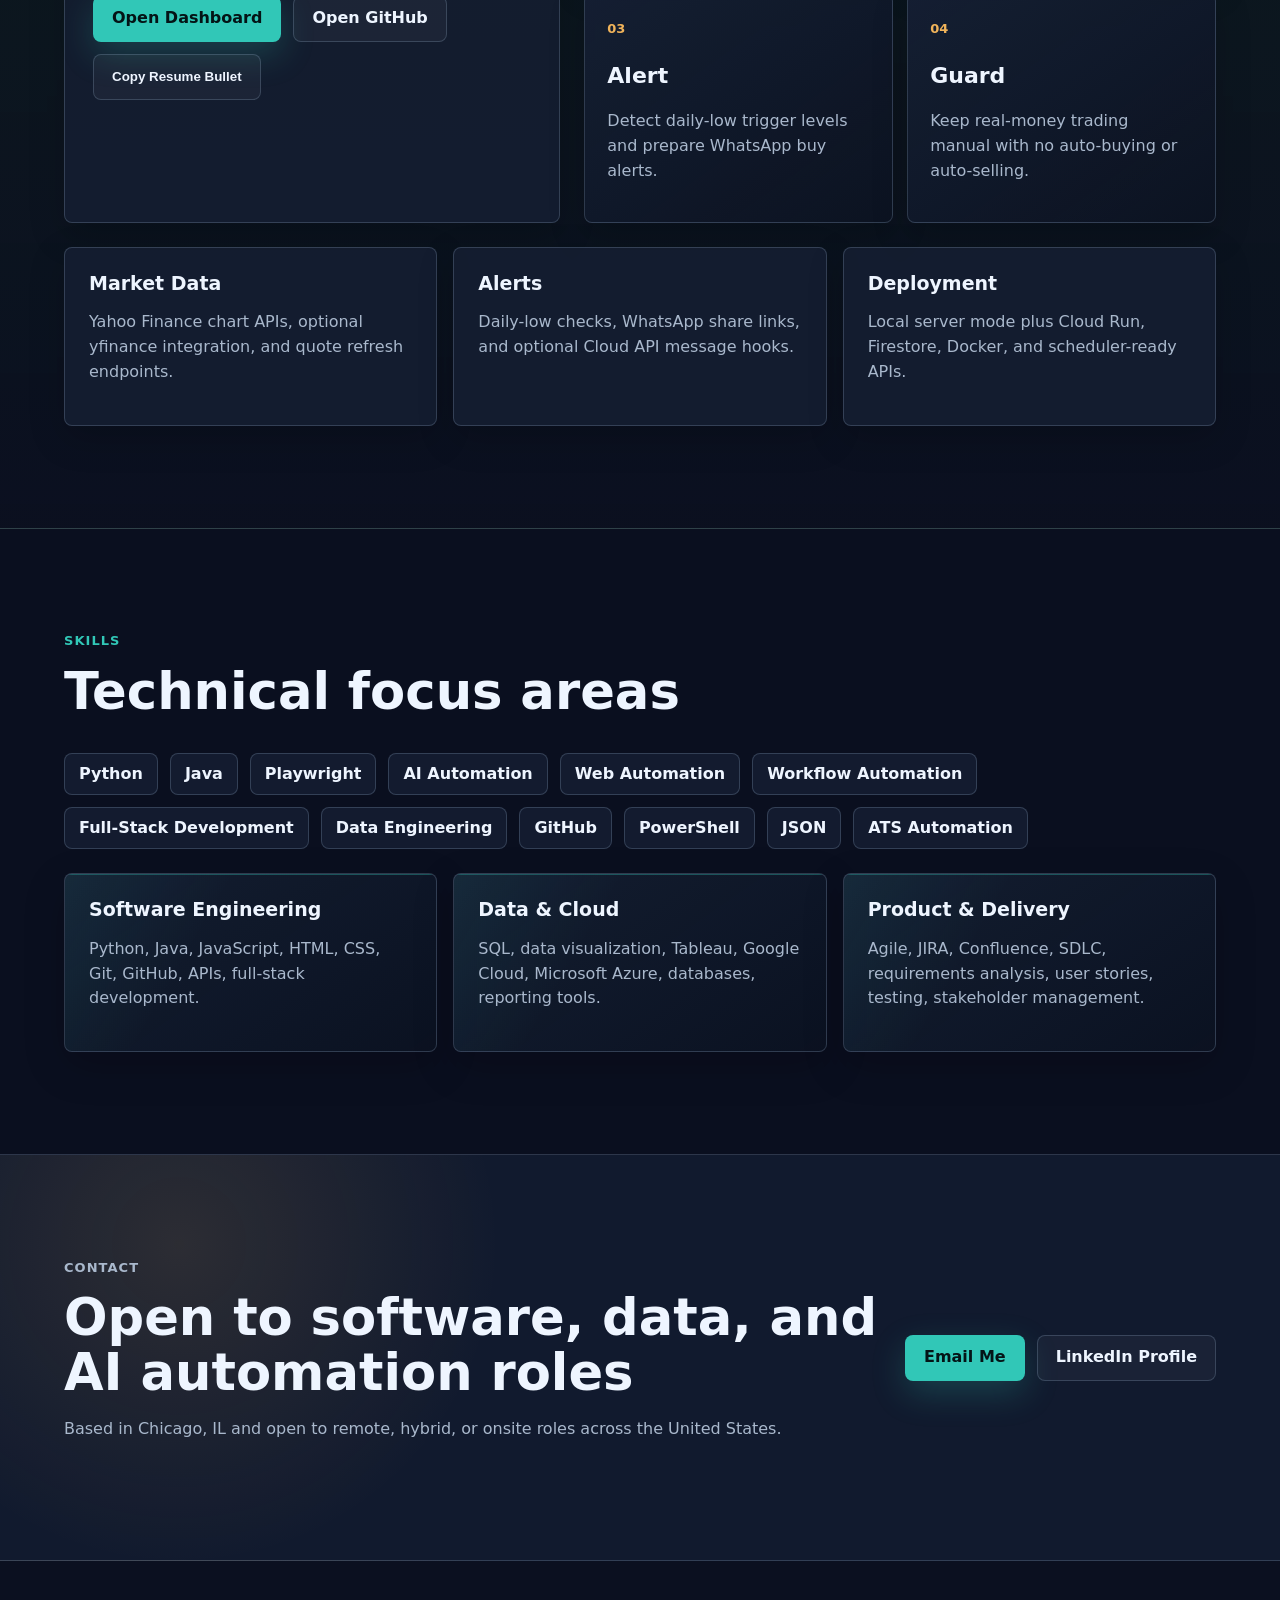
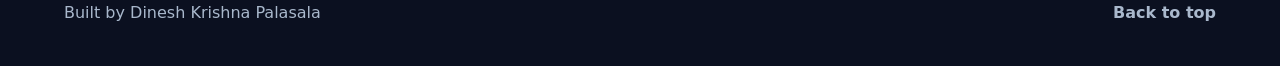
==== commit 9d699ff2: "Load portfolio projects from JSON" ====
--- a/index.html
+++ b/index.html
@@ -245,132 +245,7 @@
         </div>
       </section>
 
-      <section id="zoro" class="section zoro-section">
-        <div class="section-heading">
-          <p class="eyebrow">Featured Project</p>
-          <h2>Agent Zoro</h2>
-          <p>
-            Autonomous AI job application agent for software, data, and AI job search workflows.
-          </p>
-        </div>
-
-        <div class="project-layout">
-          <article class="project-panel">
-            <h3>What it does</h3>
-            <p>
-              Agent Zoro discovers jobs, scores resume fit, queues suitable roles, fills ATS
-              applications, uploads resumes, answers screening questions, submits safely with
-              guardrails, and tracks confirmations through reports and Gmail labels.
-            </p>
-            <div class="project-actions">
-              <a class="button primary" href="https://github.com/dpalasala/zoro-agent" target="_blank" rel="noreferrer">Open GitHub</a>
-              <button class="button secondary" type="button" data-copy="Built Agent Zoro, an autonomous AI job application agent using Python and Playwright to discover, score, queue, fill, and submit job applications across ATS platforms with scheduling, guardrails, reporting, and Gmail-based tracking.">Copy Resume Bullet</button>
-            </div>
-          </article>
-
-          <div class="workflow" aria-label="Agent Zoro workflow">
-            <div class="workflow-step">
-              <span>01</span>
-              <strong>Discover</strong>
-              <p>Find fresh roles from supported ATS platforms.</p>
-            </div>
-            <div class="workflow-step">
-              <span>02</span>
-              <strong>Match</strong>
-              <p>Score jobs against resume and preferences.</p>
-            </div>
-            <div class="workflow-step">
-              <span>03</span>
-              <strong>Apply</strong>
-              <p>Fill forms, upload resumes, answer questions.</p>
-            </div>
-            <div class="workflow-step">
-              <span>04</span>
-              <strong>Track</strong>
-              <p>Save reports and label confirmation emails.</p>
-            </div>
-          </div>
-        </div>
-
-        <div class="feature-grid">
-          <article>
-            <h3>Supported Platforms</h3>
-            <p>Greenhouse, Stripe, Dice, Ashby, and Lever.</p>
-          </article>
-          <article>
-            <h3>Guardrails</h3>
-            <p>One company, one application. Fresh jobs only. Avoid unsupported roles and risky forms.</p>
-          </article>
-          <article>
-            <h3>Automation</h3>
-            <p>Scheduled application windows, resume routing, reports, and Gmail tracking labels.</p>
-          </article>
-        </div>
-      </section>
-
-      <section id="stock-piler" class="section stock-piler-section">
-        <div class="section-heading">
-          <p class="eyebrow">Featured Project</p>
-          <h2>Stock Piler</h2>
-          <p>
-            Stock and ETF tracking dashboard with market data, alerting, and conservative investing guardrails.
-          </p>
-        </div>
-
-        <div class="project-layout">
-          <article class="project-panel">
-            <h3>What it does</h3>
-            <p>
-              Stock Piler tracks a global stock and ETF watchlist, detects ticker symbols from company
-              names, refreshes market prices with Yahoo Finance and yfinance, monitors daily lows,
-              and prepares WhatsApp-ready buy alerts while keeping all Robinhood trades manual.
-            </p>
-            <div class="project-actions">
-              <a class="button primary" href="stock-piler.html">Open Dashboard</a>
-              <a class="button secondary" href="https://github.com/dpalasala/dpalasala.github.io" target="_blank" rel="noreferrer">Open GitHub</a>
-              <button class="button secondary" type="button" data-copy="Built Stock Piler, a Python and JavaScript stock tracking dashboard with Yahoo Finance/yfinance market data, ticker detection, persistent watchlists, daily-low buy alerts, WhatsApp-ready messages, and Robinhood safety guardrails.">Copy Resume Bullet</button>
-            </div>
-          </article>
-
-          <div class="workflow" aria-label="Stock Piler workflow">
-            <div class="workflow-step">
-              <span>01</span>
-              <strong>Track</strong>
-              <p>Manage global stocks, ETFs, ADRs, and user-added symbols.</p>
-            </div>
-            <div class="workflow-step">
-              <span>02</span>
-              <strong>Resolve</strong>
-              <p>Find ticker symbols from company names like Netflix, Tata, or Foxconn.</p>
-            </div>
-            <div class="workflow-step">
-              <span>03</span>
-              <strong>Alert</strong>
-              <p>Detect daily-low trigger levels and prepare WhatsApp buy alerts.</p>
-            </div>
-            <div class="workflow-step">
-              <span>04</span>
-              <strong>Guard</strong>
-              <p>Keep real-money trading manual with no auto-buying or auto-selling.</p>
-            </div>
-          </div>
-        </div>
-
-        <div class="feature-grid">
-          <article>
-            <h3>Market Data</h3>
-            <p>Yahoo Finance chart APIs, optional yfinance integration, and quote refresh endpoints.</p>
-          </article>
-          <article>
-            <h3>Alerts</h3>
-            <p>Daily-low checks, WhatsApp share links, and optional Cloud API message hooks.</p>
-          </article>
-          <article>
-            <h3>Deployment</h3>
-            <p>Local server mode plus Cloud Run, Firestore, Docker, and scheduler-ready APIs.</p>
-          </article>
-        </div>
-      </section>
+      <div id="projects-root" data-projects-src="projects.json"></div>
 
       <section id="skills" class="section">
         <div class="section-heading">
